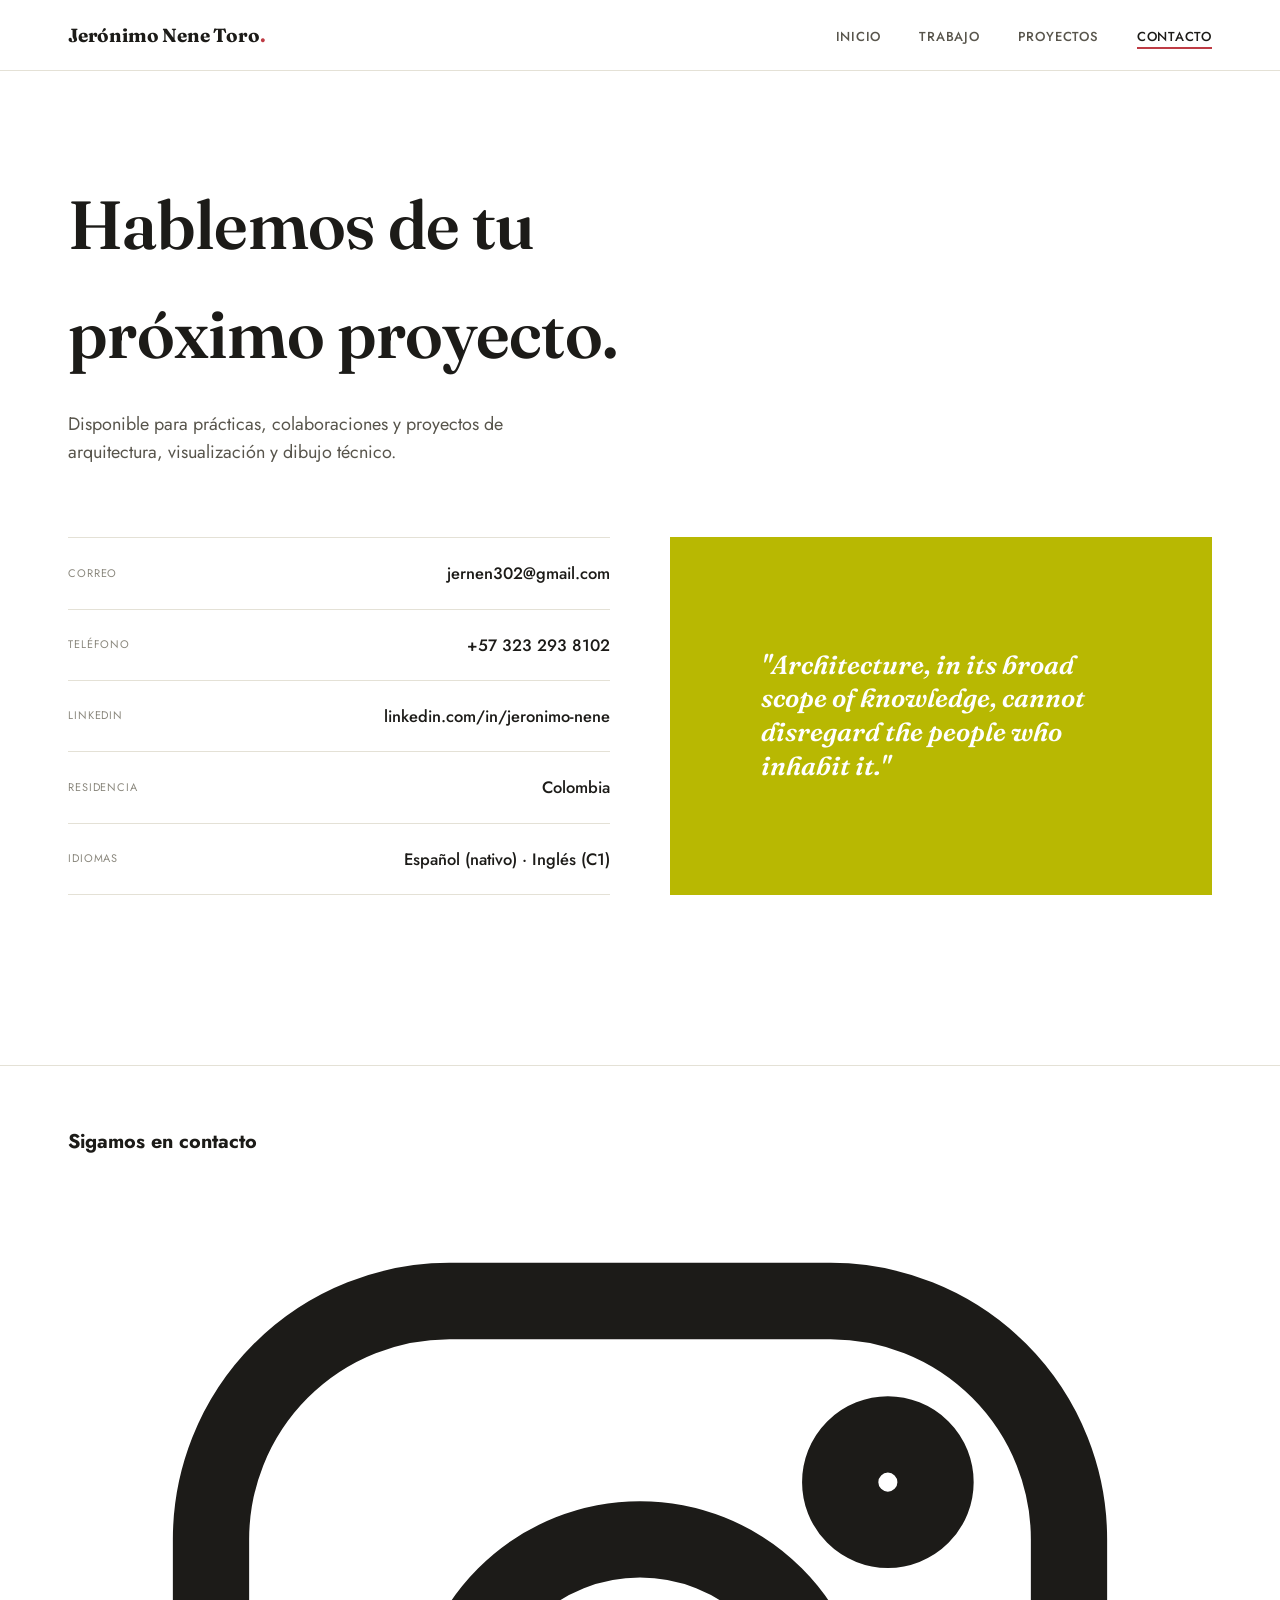
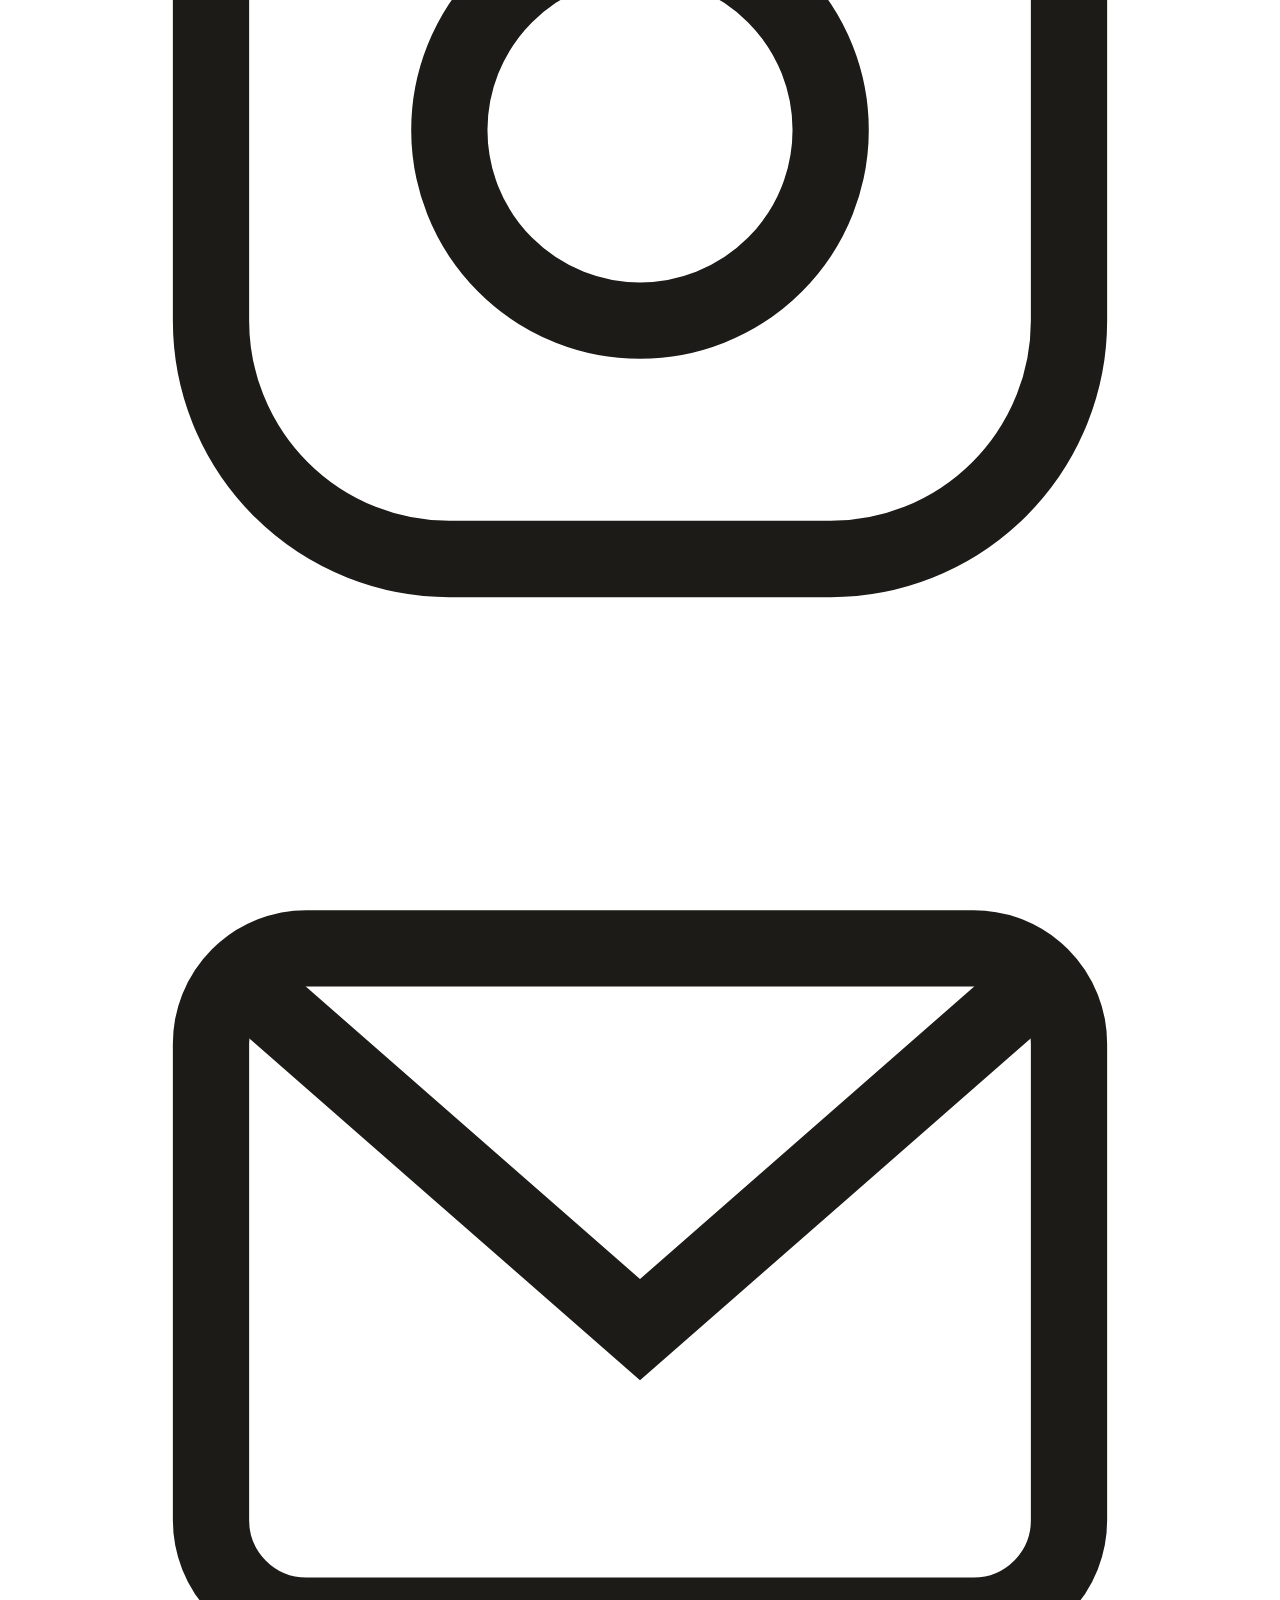
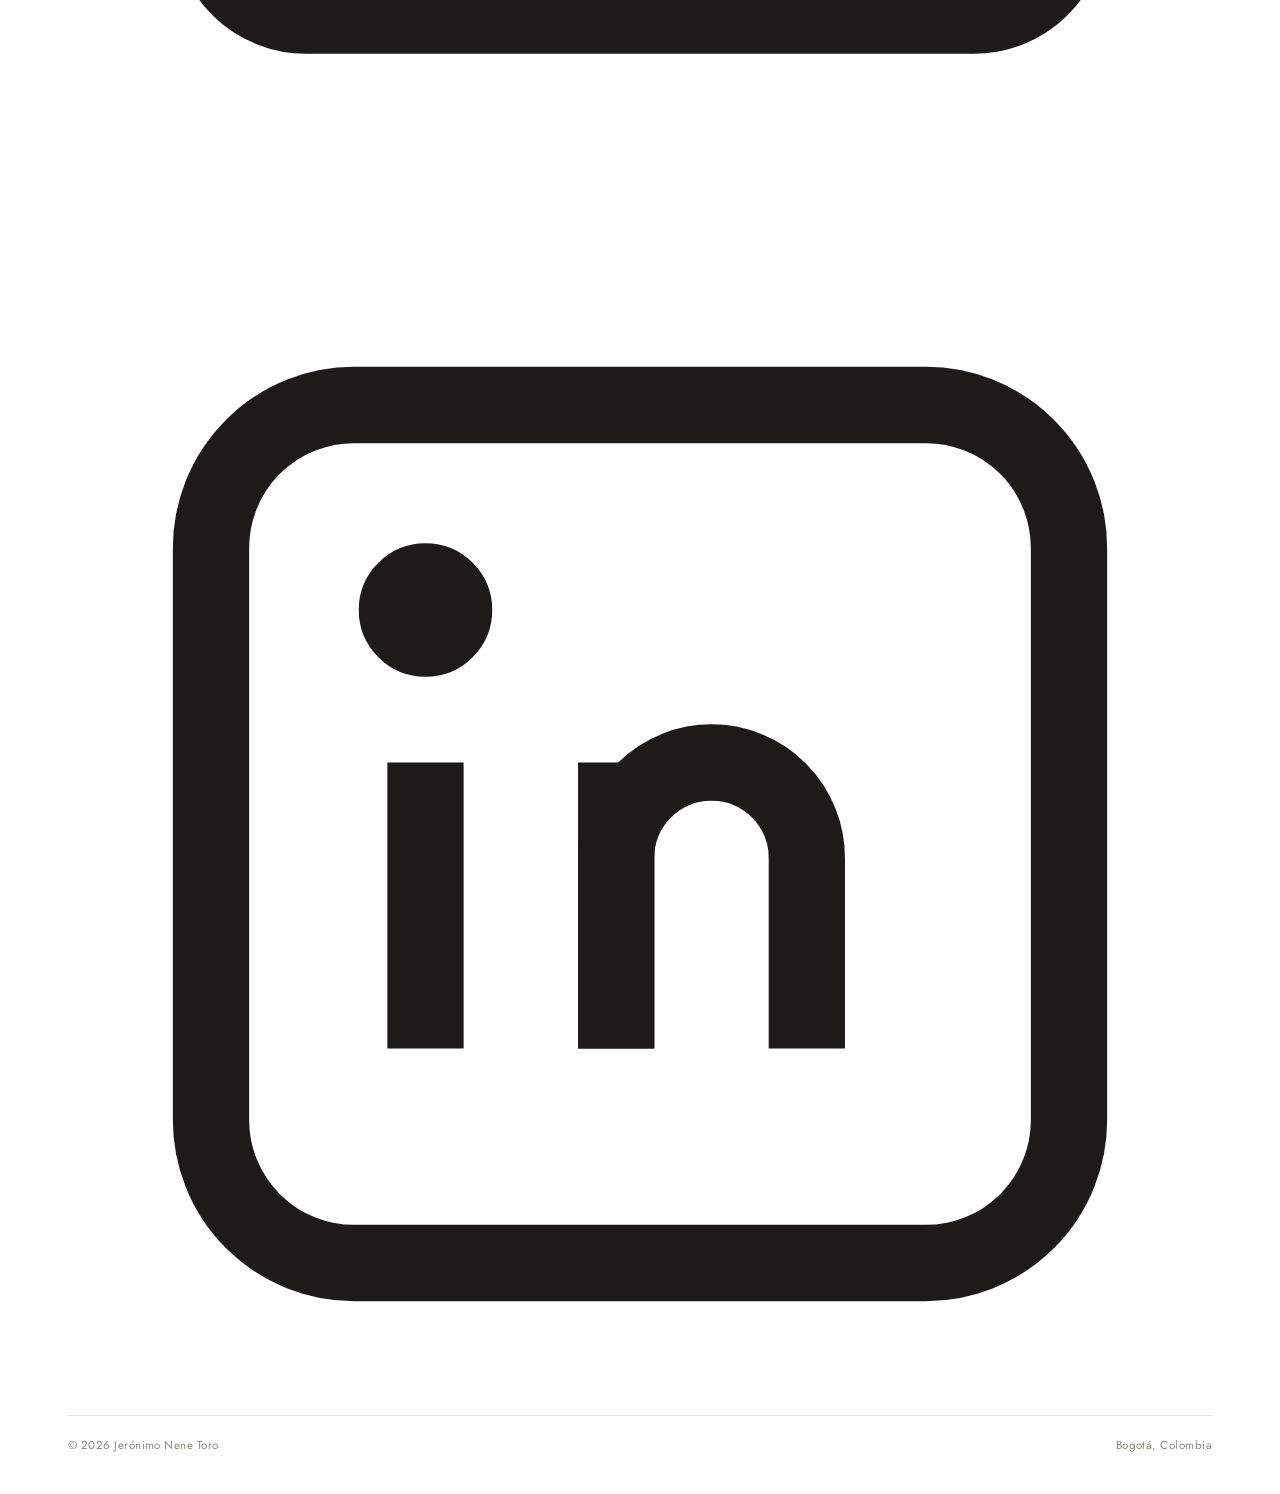
==== contacto.html @ 4a1f6d35 "Update contacto.html" ====
<!DOCTYPE html>
<html lang="es">
<head>
<meta charset="UTF-8">
<meta name="viewport" content="width=device-width, initial-scale=1.0">
<title>Contacto — Jerónimo Nene Toro</title>
<link rel="stylesheet" href="css/style.css">
</head>
<body>

<header class="site-header">
  <div class="nav-inner">
    <a href="index.html" class="brand">Jerónimo Nene Toro<span>.</span></a>
    <nav class="main-nav">
      <ul>
        <li><a href="index.html">Inicio</a></li>
        <li><a href="index.html#trabajo">Trabajo</a></li>
        <li><a href="index.html#proyectos">Proyectos</a></li>
        <li><a href="contacto.html" class="active">Contacto</a></li>
      </ul>
    </nav>
    <button class="nav-toggle" aria-label="Abrir menú">☰</button>
  </div>
</header>

<main class="wrap">

  <section class="contact-hero">
    <h1>Hablemos de tu próximo proyecto.</h1>
    <p>Disponible para prácticas, colaboraciones y proyectos de arquitectura, visualización y dibujo técnico.</p>
  </section>

  <section class="contact-grid">
    <div class="contact-list">
      <div class="c-row">
        <span class="c-label">Correo</span>
        <a class="c-val" href="mailto:jernen302@gmail.com">jernen302@gmail.com</a>
      </div>
      <div class="c-row">
        <span class="c-label">Teléfono</span>
        <a class="c-val" href="tel:+573232938102">+57 323 293 8102</a>
      </div>
      <div class="c-row">
        <span class="c-label">LinkedIn</span>
        <a class="c-val" href="https://www.linkedin.com/in/jeronimo-nene" target="_blank" rel="noopener">linkedin.com/in/jeronimo-nene</a>
      </div>
      <div class="c-row">
        <span class="c-label">Residencia</span>
        <span class="c-val">Colombia</span>
      </div>
      <div class="c-row">
        <span class="c-label">Idiomas</span>
        <span class="c-val">Español (nativo) · Inglés (C1)</span>
      </div>
    </div>

    <div class="contact-map">
      <p class="quote">"Architecture, in its broad scope of knowledge, cannot disregard the people who inhabit it."</p>
    </div>
  </section>

</main>

<footer class="site-footer">
  <div class="wrap">
    <div class="footer-inner reveal">
      <div class="footer-top">
        <h3>Sigamos en contacto</h3>
        <div class="footer-icons">
          <a href="https://instagram.com/" target="_blank" rel="noopener" class="ficon" aria-label="Instagram">
            <svg viewBox="0 0 24 24" fill="none" stroke="currentColor" stroke-width="1.6"><rect x="3" y="3" width="18" height="18" rx="5"/><circle cx="12" cy="12" r="4"/><circle cx="17.2" cy="6.8" r="1"/></svg>
          </a>
          <a href="mailto:jernen302@gmail.com" class="ficon" aria-label="Correo">
            <svg viewBox="0 0 24 24" fill="none" stroke="currentColor" stroke-width="1.6"><rect x="3" y="5" width="18" height="14" rx="2"/><path d="M4 6l8 7 8-7"/></svg>
          </a>
          <a href="https://www.linkedin.com/in/jeronimo-nene" target="_blank" rel="noopener" class="ficon" aria-label="LinkedIn">
            <svg viewBox="0 0 24 24" fill="none" stroke="currentColor" stroke-width="1.6"><rect x="3" y="3" width="18" height="18" rx="3"/><line x1="7.5" y1="10.5" x2="7.5" y2="16.5"/><circle cx="7.5" cy="7.3" r="0.6" fill="currentColor"/><path d="M11.5 16.5v-4a2 2 0 0 1 4 0v4"/><line x1="11.5" y1="10.5" x2="11.5" y2="16.5"/></svg>
          </a>
        </div>
      </div>
      <div class="foot-meta">
        <span>© 2026 Jerónimo Nene Toro</span>
        <span>Bogotá, Colombia</span>
      </div>
    </div>
  </div>
</footer>

<script src="js/main.js"></script>
</body>
</html>
---- css/style.css ----
/* ============================================
   Jerónimo Nene Toro — Portafolio de Arquitectura
   Hoja de estilos compartida
   ============================================ */

@import url('https://fonts.googleapis.com/css2?family=Fraunces:opsz,wght@9..144,300;9..144,500;9..144,600;9..144,700;9..144,900&family=Jost:wght@300;400;500;600&display=swap');

:root{
  --olive: #B8B802;
  --olive-dark: #93930A;
  --red: #BE3B44;
  --red-dark: #9C2E36;
  --ink: #1C1B18;
  --ink-soft: #58554C;
  --paper: #FFFFFF;
  --paper-warm: #F7F5EE;
  --line: #E4E1D6;
  --gray: #8B887E;

  --font-display: 'Fraunces', serif;
  --font-body: 'Jost', sans-serif;
}

*{ margin:0; padding:0; box-sizing:border-box; }

html{ scroll-behavior:smooth; overflow-x:hidden; }

body{
  font-family:var(--font-body);
  color:var(--ink);
  background:var(--paper);
  line-height:1.6;
  font-size:17px;
  -webkit-font-smoothing:antialiased;
  overflow-x:hidden;
}

a{ color:inherit; text-decoration:none; }
img{ display:block; max-width:100%; }

::selection{ background:var(--red); color:#fff; }

a:focus-visible, button:focus-visible{
  outline:2px solid var(--red);
  outline-offset:3px;
}

.wrap{
  max-width:1240px;
  margin:0 auto;
  padding:0 48px;
}

@media (max-width:760px){
  .wrap{ padding:0 24px; }
}

/* ---------- Nav ---------- */
header.site-header{
  position:fixed;
  top:0; left:0; right:0;
  z-index:200;
  background:rgba(255,255,255,0.92);
  backdrop-filter:blur(8px);
  border-bottom:1px solid var(--line);
}
.nav-inner{
  max-width:1240px;
  margin:0 auto;
  padding:20px 48px;
  display:flex;
  align-items:center;
  justify-content:space-between;
}
.brand{
  font-family:var(--font-display);
  font-weight:700;
  font-size:19px;
  letter-spacing:-0.01em;
}
.brand span{ color:var(--red); }

nav.main-nav ul{
  list-style:none;
  display:flex;
  gap:38px;
}
nav.main-nav a{
  font-size:13px;
  letter-spacing:0.06em;
  text-transform:uppercase;
  color:var(--ink-soft);
  font-weight:500;
  position:relative;
  padding-bottom:3px;
  transition:color .2s ease;
}
nav.main-nav a::after{
  content:"";
  position:absolute;
  left:0; bottom:0;
  width:0; height:2px;
  background:var(--red);
  transition:width .25s ease;
}
nav.main-nav a:hover{ color:var(--ink); }
nav.main-nav a:hover::after, nav.main-nav a.active::after{ width:100%; }
nav.main-nav a.active{ color:var(--ink); }

.nav-toggle{
  display:none;
  background:none;
  border:none;
  font-size:22px;
  cursor:pointer;
  color:var(--ink);
}

@media (max-width:760px){
  .nav-inner{ padding:16px 24px; }
  nav.main-nav{
    position:fixed;
    top:64px; left:0; right:0;
    background:var(--paper);
    border-bottom:1px solid var(--line);
    padding:8px 24px 20px;
    display:none;
  }
  nav.main-nav.open{ display:block; }
  nav.main-nav ul{ flex-direction:column; gap:18px; padding-top:12px; }
  .nav-toggle{ display:block; }
}

/* spacer so content isn't hidden under fixed nav */
.nav-spacer{ height:76px; }

/* ---------- Buttons / links ---------- */
.btn{
  display:inline-flex;
  align-items:center;
  gap:10px;
  font-size:13.5px;
  letter-spacing:0.05em;
  text-transform:uppercase;
  font-weight:500;
  padding:14px 26px;
  border:1.5px solid var(--ink);
  transition:background .2s ease, color .2s ease, border-color .2s ease;
}
.btn:hover{ background:var(--ink); color:#fff; }
.btn.btn-red{ border-color:var(--red); color:var(--red); }
.btn.btn-red:hover{ background:var(--red); color:#fff; }

.text-link{
  display:inline-flex;
  align-items:center;
  gap:8px;
  border-bottom:1.5px solid var(--ink);
  padding-bottom:4px;
  font-weight:500;
  transition:color .2s ease, border-color .2s ease;
}
.text-link:hover{ color:var(--red); border-color:var(--red); }

/* ---------- Hero (home) ---------- */
.hero{
  padding:170px 0 100px;
  display:grid;
  grid-template-columns:1.3fr 0.7fr;
  gap:60px;
  align-items:center;
}
.hero-eyebrow{
  font-size:13px;
  letter-spacing:0.12em;
  text-transform:uppercase;
  color:var(--red);
  font-weight:500;
  margin-bottom:22px;
  display:flex;
  align-items:center;
  gap:10px;
}
.hero-eyebrow::before{ content:""; width:26px; height:2px; background:var(--red); }

.hero h1{
  font-family:var(--font-display);
  font-weight:600;
  font-size:clamp(40px, 5.4vw, 72px);
  line-height:1.05;
  letter-spacing:-0.01em;
  margin-bottom:26px;
}
.hero h1 em{ font-style:italic; color:var(--red); font-weight:500; }

.hero p.lead{
  font-size:18.5px;
  color:var(--ink-soft);
  max-width:520px;
  margin-bottom:34px;
}

.hero-actions{ display:flex; gap:16px; flex-wrap:wrap; }

.hero-portrait{
  position:relative;
}
.hero-portrait img{
  width:100%;
  aspect-ratio:1/1;
  object-fit:cover;
  filter:grayscale(0.15);
}
.hero-portrait::before{
  content:"";
  position:absolute;
  top:-18px; left:-18px;
  right:18px; bottom:18px;
  border:2px solid var(--olive);
  z-index:-1;
}

.hero-data{
  display:flex;
  gap:0;
  margin-top:24px;
  border-top:1px solid var(--line);
}
.hero-data div{
  flex:1;
  padding:16px 18px 0 0;
}
.hero-data .d-label{
  display:block;
  font-size:10.5px;
  text-transform:uppercase;
  letter-spacing:0.08em;
  color:var(--gray);
  margin-bottom:5px;
}
.hero-data .d-val{ font-size:14px; }

@media (max-width:900px){
  .hero{ grid-template-columns:1fr; padding:130px 0 60px; gap:40px; }
  .hero-portrait{ max-width:280px; }
}

/* ---------- Section headers ---------- */
.section-head{
  padding:100px 0 44px;
}
.section-eyebrow{
  font-size:12.5px;
  letter-spacing:0.1em;
  text-transform:uppercase;
  color:var(--red);
  font-weight:500;
  margin-bottom:14px;
}
.section-head h2{
  font-family:var(--font-display);
  font-weight:600;
  font-size:clamp(28px,3.6vw,42px);
  letter-spacing:-0.01em;
  max-width:640px;
}
.section-head p{
  margin-top:14px;
  color:var(--ink-soft);
  max-width:480px;
  font-size:15.5px;
}

/* ---------- Showcase gallery (home) ---------- */
.showcase{
  display:grid;
  grid-template-columns:repeat(6,1fr);
  gap:20px;
  padding-bottom:40px;
}
.showcase figure{ overflow:hidden; }
.showcase img{
  width:100%; height:100%; object-fit:cover;
  transition:transform .6s ease;
}
.showcase figure:hover img{ transform:scale(1.04); }
.showcase figcaption{
  margin-top:10px;
  font-size:11.5px;
  letter-spacing:0.06em;
  text-transform:uppercase;
  color:var(--gray);
}
.s-1{ grid-column:span 4; aspect-ratio:16/10; }
.s-2{ grid-column:span 2; aspect-ratio:3/4; }
.s-3{ grid-column:span 2; aspect-ratio:3/4; }
.s-4{ grid-column:span 4; aspect-ratio:16/9; }

@media (max-width:900px){
  .showcase{ grid-template-columns:1fr 1fr; }
  .s-1,.s-4{ grid-column:span 2; }
  .s-2,.s-3{ grid-column:span 1; }
}

/* ---------- Interactive model section ---------- */
.model-section{ padding-bottom:120px; }
.model-frame{
  position:relative;
  border:1px solid var(--line);
  background:var(--paper-warm);
  overflow:hidden;
}
.model-frame img{ width:100%; display:block; }

.hotspot{
  position:absolute;
  width:26px; height:26px;
  border-radius:50%;
  background:var(--red);
  border:3px solid #fff;
  box-shadow:0 0 0 2px var(--red);
  cursor:pointer;
  transform:translate(-50%,-50%);
  z-index:5;
  animation:pulse 2.4s ease-in-out infinite;
}
.hotspot:hover, .hotspot.active{ animation:none; background:var(--ink); box-shadow:0 0 0 2px var(--ink); }

@keyframes pulse{
  0%,100%{ box-shadow:0 0 0 2px var(--red); }
  50%{ box-shadow:0 0 0 8px rgba(190,59,68,0.15); }
}
@media (prefers-reduced-motion: reduce){
  .hotspot{ animation:none; }
}

.bubble{
  position:absolute;
  z-index:10;
  background:var(--ink);
  color:#fff;
  padding:16px 18px;
  min-width:210px;
  transform:translate(-50%,calc(-100% - 20px));
  opacity:0;
  pointer-events:none;
  transition:opacity .2s ease, transform .2s ease;
}
.bubble.show{
  opacity:1;
  pointer-events:auto;
  transform:translate(-50%,calc(-100% - 12px));
}
.bubble::after{
  content:"";
  position:absolute;
  bottom:-7px; left:50%;
  transform:translateX(-50%);
  width:14px; height:14px;
  background:var(--ink);
  clip-path:polygon(0 0, 100% 0, 50% 100%);
}
.bubble .b-tag{
  font-size:10px;
  text-transform:uppercase;
  letter-spacing:0.08em;
  color:var(--olive);
  margin-bottom:6px;
  display:block;
}
.bubble .b-title{
  font-family:var(--font-display);
  font-weight:600;
  font-size:17px;
  margin-bottom:12px;
  line-height:1.2;
}
.bubble a{
  font-size:12.5px;
  text-transform:uppercase;
  letter-spacing:0.05em;
  border-bottom:1px solid rgba(255,255,255,0.5);
  padding-bottom:3px;
}
.bubble a:hover{ border-color:#fff; color:var(--olive); }

.model-caption{
  margin-top:20px;
  font-size:13.5px;
  color:var(--gray);
  display:flex;
  align-items:center;
  gap:10px;
}
.model-caption .dot{
  width:8px; height:8px; border-radius:50%;
  background:var(--red);
  flex-shrink:0;
}

/* ---------- Footer ---------- */
footer.site-footer{
  position:relative;
  z-index:2;
  background:var(--paper);
  border-top:1px solid var(--line);
  padding:60px 0 40px;
  margin-top:60px;
}
footer.site-footer .footer-grid h3{ color:var(--ink); }
footer.site-footer .foot-meta{ color:var(--gray); }
.footer-grid{
  display:flex;
  justify-content:space-between;
  align-items:flex-end;
  flex-wrap:wrap;
  gap:30px;
  padding-bottom:30px;
}
.footer-grid h3{
  font-family:var(--font-display);
  font-weight:600;
  font-size:28px;
  margin-bottom:14px;
}
footer .foot-meta{
  display:flex;
  gap:12px;
  font-size:11.5px;
  color:var(--gray);
  letter-spacing:0.04em;
  border-top:1px solid var(--line);
  padding-top:20px;
  justify-content:space-between;
  flex-wrap:wrap;
}

/* ---------- Project detail pages ---------- */
.p-hero{
  position:relative;
  margin-top:76px;
  height:70vh;
  min-height:420px;
  overflow:hidden;
}
.p-hero img{ width:100%; height:100%; object-fit:cover; }
.p-hero-overlay{
  position:absolute; inset:0;
  background:linear-gradient(180deg, rgba(0,0,0,0.05) 0%, rgba(0,0,0,0.55) 100%);
  display:flex; align-items:flex-end;
}
.p-hero-content{
  padding:50px 48px;
  max-width:1240px;
  margin:0 auto;
  width:100%;
  color:#fff;
}
.p-hero-num{
  font-family:var(--font-display);
  font-size:15px;
  color:var(--olive);
  letter-spacing:0.1em;
  margin-bottom:10px;
}
.p-hero-content h1{
  font-family:var(--font-display);
  font-weight:600;
  font-size:clamp(32px,5vw,58px);
  letter-spacing:-0.01em;
}

.p-meta{
  display:flex;
  gap:60px;
  flex-wrap:wrap;
  padding:50px 0 40px;
  border-bottom:1px solid var(--line);
}
.p-meta div .m-label{
  display:block;
  font-size:10.5px;
  text-transform:uppercase;
  letter-spacing:0.08em;
  color:var(--gray);
  margin-bottom:6px;
}
.p-meta div .m-val{ font-size:15px; font-weight:500; }

.p-body{
  display:grid;
  grid-template-columns:200px 1fr;
  gap:60px;
  padding:50px 0;
}
.p-body .p-label{
  font-size:12px;
  text-transform:uppercase;
  letter-spacing:0.08em;
  color:var(--red);
  font-weight:500;
}
.p-body .p-text p{
  font-size:17px;
  color:var(--ink-soft);
  max-width:640px;
  margin-bottom:20px;
}
.p-body .p-text p:first-child{ color:var(--ink); font-size:18.5px; }

@media (max-width:760px){
  .p-body{ grid-template-columns:1fr; gap:16px; }
}

.p-gallery{
  display:grid;
  grid-template-columns:1fr 1fr;
  gap:20px;
  padding-bottom:40px;
}
.p-gallery img{ width:100%; height:100%; object-fit:cover; }
.p-gallery figcaption{
  margin-top:10px;
  font-size:12px;
  color:var(--gray);
  text-transform:uppercase;
  letter-spacing:0.05em;
}
.p-gallery .full{ grid-column:1/-1; }

@media (max-width:760px){
  .p-gallery{ grid-template-columns:1fr; }
}

.p-nav{
  display:flex;
  justify-content:space-between;
  padding:50px 0 90px;
  border-top:1px solid var(--line);
  margin-top:20px;
  flex-wrap:wrap;
  gap:20px;
}
.p-nav a{
  font-size:13px;
  text-transform:uppercase;
  letter-spacing:0.06em;
  color:var(--ink-soft);
  display:flex;
  flex-direction:column;
  gap:6px;
}
.p-nav a:hover{ color:var(--red); }
.p-nav .pn-label{ font-size:10.5px; color:var(--gray); }
.p-nav .pn-next{ text-align:right; align-items:flex-end; }

/* ---------- Contact page ---------- */
.contact-hero{
  padding:170px 0 70px;
}
.contact-hero h1{
  font-family:var(--font-display);
  font-weight:600;
  font-size:clamp(38px,6vw,68px);
  letter-spacing:-0.01em;
  max-width:680px;
}
.contact-hero p{
  margin-top:22px;
  font-size:18px;
  color:var(--ink-soft);
  max-width:480px;
}

.contact-grid{
  display:grid;
  grid-template-columns:1fr 1fr;
  gap:60px;
  padding-bottom:110px;
}
.contact-list{
  border-top:1px solid var(--line);
}
.c-row{
  display:flex;
  justify-content:space-between;
  align-items:center;
  padding:22px 0;
  border-bottom:1px solid var(--line);
}
.c-row .c-label{
  font-size:11px;
  text-transform:uppercase;
  letter-spacing:0.08em;
  color:var(--gray);
}
.c-row .c-val{
  font-size:16.5px;
  font-weight:500;
}
.c-row a.c-val:hover{ color:var(--red); }

.contact-map{
  background:var(--olive);
  min-height:280px;
  display:flex;
  align-items:center;
  justify-content:center;
  padding:40px;
}
.contact-map .quote{
  font-family:var(--font-display);
  font-weight:600;
  font-style:italic;
  font-size:26px;
  color:#fff;
  max-width:360px;
  line-height:1.3;
}

@media (max-width:900px){
  .contact-grid{ grid-template-columns:1fr; gap:30px; padding-bottom:70px; }
}

/* ---------- Reveal on scroll (aparición fluida al bajar) ---------- */
.reveal{
  opacity:0;
  transform:translateY(38px);
  transition:opacity .9s cubic-bezier(.22,1,.36,1), transform .9s cubic-bezier(.22,1,.36,1);
}
.reveal.in-view{ opacity:1; transform:translateY(0); }
@media (prefers-reduced-motion: reduce){
  .reveal{ opacity:1; transform:none; transition:none; }
}

/* ============================================
   LANDING INMERSIVO (solo index.html)
   ============================================ */

body.home{ background:var(--ink); }

/* ---------- Nav flotante "isla" liquid glass ---------- */
.floating-nav{
  position:fixed;
  top:22px;
  left:50%;
  transform:translate(-50%,-90px);
  z-index:300;
  display:flex;
  align-items:center;
  gap:28px;
  padding:12px 14px 12px 22px;
  border-radius:999px;
  background:rgba(255,255,255,0.14);
  border:1px solid rgba(255,255,255,0.22);
  backdrop-filter:blur(22px) saturate(180%);
  -webkit-backdrop-filter:blur(22px) saturate(180%);
  box-shadow:0 8px 30px rgba(0,0,0,0.18);
  opacity:0;
  pointer-events:none;
  transition:opacity .5s ease, transform .5s cubic-bezier(.22,1,.36,1), background .3s ease, border-color .3s ease;
}
.floating-nav.visible{
  opacity:1;
  pointer-events:auto;
  transform:translate(-50%,0);
}
.floating-nav.on-light{
  background:rgba(28,27,24,0.06);
  border-color:rgba(28,27,24,0.1);
  box-shadow:0 8px 24px rgba(28,27,24,0.08);
}
.fn-brand{
  font-family:var(--font-display);
  font-weight:600;
  font-size:15.5px;
  color:#fff;
  white-space:nowrap;
  letter-spacing:-0.01em;
}
.fn-brand span{ color:var(--olive); }
.floating-nav.on-light .fn-brand{ color:var(--ink); }

.fn-links{
  position:relative;
  display:flex;
  align-items:center;
  gap:4px;
}
.fn-indicator{
  position:absolute;
  top:0; left:0;
  height:100%;
  border-radius:999px;
  background:rgba(255,255,255,0.16);
  transition:transform .45s cubic-bezier(.22,1,.36,1), width .45s cubic-bezier(.22,1,.36,1);
  z-index:0;
}
.floating-nav.on-light .fn-indicator{ background:rgba(28,27,24,0.08); }

.fn-link{
  position:relative;
  z-index:1;
  padding:9px 16px;
  font-size:12.5px;
  letter-spacing:0.05em;
  text-transform:uppercase;
  font-weight:500;
  color:rgba(255,255,255,0.75);
  border-radius:999px;
  white-space:nowrap;
  transition:color .25s ease;
}
.fn-link:hover, .fn-link.active{ color:#fff; }
.floating-nav.on-light .fn-link{ color:rgba(28,27,24,0.6); }
.floating-nav.on-light .fn-link:hover, .floating-nav.on-light .fn-link.active{ color:var(--ink); }

.fn-toggle{
  display:none;
  background:none;
  border:none;
  font-size:19px;
  color:#fff;
  cursor:pointer;
}
.floating-nav.on-light .fn-toggle{ color:var(--ink); }

@media (max-width:760px){
  .floating-nav{ left:16px; right:16px; transform:translateY(-90px); width:auto; padding:12px 16px; }
  .floating-nav.visible{ transform:translateY(0); }
  .fn-links{
    position:fixed;
    top:74px; left:16px; right:16px;
    flex-direction:column;
    align-items:stretch;
    background:rgba(28,27,24,0.92);
    backdrop-filter:blur(20px);
    border-radius:20px;
    padding:10px;
    gap:2px;
    display:none;
  }
  .fn-links.open{ display:flex; }
  .fn-indicator{ display:none; }
  .fn-link{ color:rgba(255,255,255,0.85); text-align:left; padding:12px 14px; }
  .fn-toggle{ display:block; }
}

/* ---------- Hero inmersivo ---------- */
.hero-immersive{
  position:relative;
  min-height:100vh;
  display:flex;
  align-items:center;
  justify-content:center;
  background:var(--ink);
  overflow:hidden;
}

.hi-grid{ position:absolute; inset:0; z-index:0; }
.hi-grid svg{ width:100%; height:100%; display:block; }
.hi-line{
  stroke:rgba(184,184,2,0.28);
  stroke-width:1;
}
.hi-glow{
  position:absolute;
  top:-10%; right:-10%;
  width:60%; height:60%;
  background:radial-gradient(circle, rgba(190,59,68,0.25) 0%, transparent 70%);
  filter:blur(40px);
}

.hi-content{
  position:relative;
  z-index:2;
  text-align:center;
  display:flex;
  flex-direction:column;
  align-items:center;
  padding:0 24px;
}
.hi-name{
  font-family:var(--font-display);
  font-weight:500;
  font-style:italic;
  font-size:clamp(21px,3vw,30px);
  color:rgba(255,255,255,0.85);
  letter-spacing:0.01em;
  opacity:0;
  animation:hiFade .8s ease .2s forwards;
}
.hi-title{
  font-family:var(--font-display);
  font-weight:800;
  font-size:clamp(64px,14vw,190px);
  line-height:0.95;
  letter-spacing:-0.02em;
  color:#fff;
  margin-top:8px;
  opacity:0;
  animation:hiFade 1s ease .35s forwards;
}
.hi-sub{
  font-size:clamp(13px,1.6vw,16px);
  letter-spacing:0.22em;
  text-transform:uppercase;
  color:var(--olive);
  margin-top:14px;
  opacity:0;
  animation:hiFade .8s ease .55s forwards;
}
.hi-actions{
  display:flex;
  gap:16px;
  margin-top:44px;
  opacity:0;
  animation:hiFade .8s ease .75s forwards;
}
@keyframes hiFade{
  from{ opacity:0; transform:translateY(18px); }
  to{ opacity:1; transform:translateY(0); }
}
@media (prefers-reduced-motion: reduce){
  .hi-name, .hi-title, .hi-sub, .hi-actions{ animation:none; opacity:1; }
}

.btn-solid{
  background:#fff;
  color:var(--ink);
  padding:15px 32px;
  font-size:13px;
  letter-spacing:0.06em;
  text-transform:uppercase;
  font-weight:600;
  border-radius:999px;
  transition:transform .25s ease, box-shadow .25s ease;
}
.btn-solid:hover{ transform:translateY(-2px); box-shadow:0 10px 26px rgba(0,0,0,0.25); }

.btn-ghost{
  border:1.5px solid rgba(255,255,255,0.55);
  color:#fff;
  padding:15px 32px;
  font-size:13px;
  letter-spacing:0.06em;
  text-transform:uppercase;
  font-weight:600;
  border-radius:999px;
  transition:background .25s ease, border-color .25s ease;
}
.btn-ghost:hover{ background:rgba(255,255,255,0.12); border-color:#fff; }

/* SIIU badge — tarjeta rectangular (el logo es rectangular) */
.hi-siiu{
  position:absolute;
  top:110px;
  right:6%;
  z-index:2;
  display:flex;
  flex-direction:column;
  align-items:stretch;
  width:168px;
  gap:10px;
  padding:12px;
  border-radius:18px;
  background:rgba(255,255,255,0.08);
  border:1px solid rgba(255,255,255,0.18);
  backdrop-filter:blur(10px);
  transition:background .25s ease, transform .25s ease;
  opacity:0;
  animation:hiFade .8s ease .9s forwards;
}
.hi-siiu:hover{ background:rgba(255,255,255,0.16); transform:translateY(-2px); }
.hi-siiu img{
  width:100%;
  aspect-ratio:2/1;
  border-radius:10px;
  object-fit:cover;
  background:#fff;
}
.hi-siiu-label{
  font-size:10.5px;
  line-height:1.35;
  color:rgba(255,255,255,0.8);
  text-align:center;
  text-transform:uppercase;
  letter-spacing:0.04em;
}
/* Si aún no subiste img/siiu-logo.png, muestra un bloque placeholder en vez de romper el layout */
.hi-siiu--placeholder img{ display:none; }
.hi-siiu--placeholder::before{
  content:"SIIU";
  display:flex;
  width:100%;
  aspect-ratio:2/1;
  border-radius:10px;
  background:var(--olive);
  color:var(--ink);
  font-size:11px;
  font-weight:700;
  align-items:center;
  justify-content:center;
}

@media (max-width:900px){
  .hi-siiu{ top:auto; bottom:110px; right:50%; transform:translateX(50%); width:150px; }
  .hi-siiu:hover{ transform:translateX(50%) translateY(-2px); }
}

.hi-scroll{
  position:absolute;
  bottom:38px;
  left:50%;
  transform:translateX(-50%);
  z-index:2;
  display:flex;
  flex-direction:column;
  align-items:center;
  gap:10px;
  font-size:10.5px;
  letter-spacing:0.12em;
  text-transform:uppercase;
  color:rgba(255,255,255,0.6);
}
.hi-scroll-bar{
  width:1px; height:34px;
  background:rgba(255,255,255,0.3);
  position:relative;
  overflow:hidden;
  order:-1;
}
.hi-scroll-bar::after{
  content:"";
  position:absolute;
  top:-100%; left:0; right:0; height:100%;
  background:var(--olive);
  animation:scrollcue 1.8s ease-in-out infinite;
}
@keyframes scrollcue{ 0%{top:-100%;} 50%{top:0%;} 100%{top:100%;} }

/* ---------- Seams: transición delgada entre franjas ---------- */
.seam{
  position:relative;
  height:64px;
  overflow:hidden;
}
.seam--dark{ background:var(--ink); }
.seam--fade{ background:linear-gradient(180deg, var(--ink) 0%, var(--paper-warm) 100%); }
.seam::before{
  content:"";
  position:absolute;
  left:0; right:0; top:50%;
  height:1px;
  background:linear-gradient(90deg, transparent, rgba(184,184,2,0.55), rgba(190,59,68,0.55), transparent);
}
.seam::after{
  content:"";
  position:absolute;
  top:50%; left:-22%;
  width:22%; height:1px;
  background:linear-gradient(90deg, transparent, rgba(255,255,255,0.85), transparent);
  animation:seamSweep 6s linear infinite;
}
@keyframes seamSweep{ from{ left:-22%; } to{ left:100%; } }
@media (prefers-reduced-motion: reduce){ .seam::after{ animation:none; opacity:0; } }

/* ---------- Work section (dark, continues from hero) ---------- */
.work-section{
  background:var(--ink);
  color:#fff;
  padding-top:60px;
  padding-bottom:40px;
}
.work-section .section-eyebrow{ color:var(--olive); }
.work-section .section-head h2{ color:#fff; }

/* .carousel-title reemplazado por el selector .work-tabs */
.work-tabs{
  position:relative;
  display:inline-flex;
  gap:2px;
  margin-top:8px;
  padding:6px;
  border-radius:999px;
  background:rgba(255,255,255,0.06);
  border:1px solid rgba(255,255,255,0.14);
  backdrop-filter:blur(14px);
  -webkit-backdrop-filter:blur(14px);
}
.wt-indicator{
  position:absolute;
  top:6px; left:6px;
  height:calc(100% - 12px);
  border-radius:999px;
  background:rgba(255,255,255,0.16);
  transition:transform .45s cubic-bezier(.22,1,.36,1), width .45s cubic-bezier(.22,1,.36,1);
  z-index:0;
}
.wt-tab{
  position:relative;
  z-index:1;
  background:none;
  border:none;
  padding:11px 22px;
  border-radius:999px;
  font-family:var(--font-body);
  font-size:12.5px;
  text-transform:uppercase;
  letter-spacing:0.06em;
  font-weight:500;
  color:rgba(255,255,255,0.6);
  cursor:pointer;
  transition:color .3s ease;
  white-space:nowrap;
}
.wt-tab:hover{ color:#fff; }
.wt-tab.active{ color:#fff; }

.work-panel{ display:none; }
.work-panel.active{ display:block; }

.carousel{
  overflow-x:auto;
  overflow-y:visible;
  scroll-snap-type:x mandatory;
  scroll-snap-stop:always;
  scrollbar-width:none;
  -ms-overflow-style:none;
  padding:36px 0 34px;
  cursor:grab;
  outline:none;
}
.carousel::-webkit-scrollbar{ display:none; }
.carousel.dragging{ cursor:grabbing; scroll-snap-type:none; }

.carousel-track{
  display:flex;
  align-items:center;
  padding:0 calc(50vw - 200px);
}
@media (max-width:900px){
  .carousel-track{ padding:0 calc(50vw - 130px); }
}

/* La CAJA de cada tarjeta tiene ancho fijo — nunca se anima, así el scroll
   nunca "pelea" contra un layout que se mueve solo. Todo el efecto de
   tamaño pasa por transform en la imagen de adentro (no afecta el layout). */
.c-item{
  flex:0 0 auto;
  width:400px;
  padding:0 16px;
  box-sizing:border-box;
  scroll-snap-align:center;
  pointer-events:none;
}
.c-item.is-center{ pointer-events:auto; z-index:3; position:relative; }

.c-item img{
  width:100%;
  aspect-ratio:16/10;
  object-fit:cover;
  border-radius:6px;
  box-shadow:0 20px 50px rgba(0,0,0,0.35);
  -webkit-user-drag:none;
  display:block;
  transform:scale(0.72);
  opacity:0.38;
  transform-origin:center center;
  transition:transform .5s cubic-bezier(.22,1,.36,1), opacity .5s ease, box-shadow .5s ease;
  will-change:transform;
  backface-visibility:hidden;
}
.c-item.is-center img{
  transform:scale(1.22);
  opacity:1;
  aspect-ratio:auto;
  max-height:60vh;
  object-fit:contain;
  border-radius:8px;
  background:rgba(255,255,255,0.02);
  box-shadow:0 30px 70px rgba(0,0,0,0.45);
  animation:kenBurns 12s ease-in-out infinite alternate;
}
@keyframes kenBurns{
  from{ transform:scale(1.22); }
  to{ transform:scale(1.28) translate(-1%,-1%); }
}
@media (prefers-reduced-motion: reduce){
  .c-item.is-center img{ animation:none; }
}
.c-item figcaption{
  margin-top:16px;
  font-size:12px;
  color:rgba(255,255,255,0.45);
  text-transform:uppercase;
  letter-spacing:0.05em;
  opacity:0;
  transition:opacity .4s ease;
  text-align:center;
}
.c-item.is-center figcaption{ opacity:1; color:rgba(255,255,255,0.7); }
@media (max-width:900px){
  .c-item{ width:260px; padding:0 8px; }
  .c-item.is-center img{ max-height:42vh; }
}

/* ---------- Proyectos inmersivo full-bleed ---------- */
.full-bleed{
  width:100vw;
  position:relative;
  left:50%;
  right:50%;
  margin-left:-50vw;
  margin-right:-50vw;
}

.model-section-immersive{
  background:var(--paper-warm);
  padding-top:56px;
  padding-bottom:110px;
}
.model-section-immersive .section-head{ padding-top:0; }

.project-tabs{
  position:relative;
  display:inline-flex;
  gap:2px;
  margin-top:20px;
  padding:6px;
  border-radius:999px;
  background:rgba(28,27,24,0.05);
  border:1px solid rgba(28,27,24,0.1);
  backdrop-filter:blur(10px);
  -webkit-backdrop-filter:blur(10px);
}
.tab-indicator{
  position:absolute;
  top:6px; left:6px;
  height:calc(100% - 12px);
  border-radius:999px;
  background:var(--ink);
  transition:transform .4s cubic-bezier(.22,1,.36,1), width .4s cubic-bezier(.22,1,.36,1);
  z-index:0;
}
.tab{
  position:relative;
  z-index:1;
  background:none;
  border:none;
  padding:10px 22px;
  border-radius:999px;
  font-family:var(--font-body);
  font-size:12.5px;
  text-transform:uppercase;
  letter-spacing:0.06em;
  font-weight:500;
  color:var(--ink-soft);
  cursor:pointer;
  transition:color .3s ease;
}
.tab:hover{ color:var(--ink); }
.tab.active{ color:#fff; }

.tab-panel{ display:none; }
.tab-panel.active{ display:block; }

.tab-empty{
  padding:100px 24px;
  text-align:center;
  color:var(--gray);
  font-size:15px;
}

.model-frame.full{
  position:relative;
  width:100%;
  margin-top:36px;
  overflow:hidden;
}
.model-frame.full img{ width:100%; display:block; }

/* Pin: dot -> línea -> burbuja (liquid glass, aparición fluida al pasar el mouse o tocar) */
.pin{ position:absolute; z-index:5; }

.pin .hotspot{
  position:absolute;
  top:0; left:0;
  transform:translate(-50%,-50%);
  width:22px; height:22px;
  border-radius:50%;
  background:rgba(190,59,68,0.9);
  border:2px solid rgba(255,255,255,0.85);
  box-shadow:0 0 0 6px rgba(190,59,68,0.18);
  cursor:pointer;
  animation:pulse 2.4s ease-in-out infinite;
  transition:background .25s ease, box-shadow .25s ease, transform .25s ease;
}
.pin:hover .hotspot, .pin .hotspot.active{
  animation:none;
  background:var(--ink);
  box-shadow:0 0 0 6px rgba(28,27,24,0.16);
  transform:translate(-50%,-50%) scale(1.15);
}
.pin .hotspot--muted{ background:rgba(139,136,126,0.8); box-shadow:0 0 0 6px rgba(139,136,126,0.15); animation:none; }

.pin-line{
  position:absolute;
  left:0; bottom:11px;
  width:2px; height:52px;
  background:linear-gradient(180deg, rgba(190,59,68,0.9), rgba(190,59,68,0.15));
  transform:translateX(-50%) scaleY(0);
  transform-origin:bottom center;
  opacity:0;
  transition:transform .4s cubic-bezier(.22,1,.36,1), opacity .3s ease;
}
.pin:hover .pin-line, .pin .hotspot.active ~ .pin-line{ opacity:1; transform:translateX(-50%) scaleY(1); }
.pin-line--muted{ background:linear-gradient(180deg, rgba(139,136,126,0.8), rgba(139,136,126,0.1)); }

.pin .bubble{
  position:absolute;
  left:0; bottom:63px;
  transform:translateX(-50%) translateY(8px) scale(0.94);
  margin:0;
  background:rgba(20,19,17,0.55);
  border:1px solid rgba(255,255,255,0.16);
  backdrop-filter:blur(22px) saturate(160%);
  -webkit-backdrop-filter:blur(22px) saturate(160%);
  box-shadow:0 16px 40px rgba(0,0,0,0.28);
  opacity:0;
  pointer-events:none;
  transition:opacity .35s ease, transform .35s cubic-bezier(.22,1,.36,1);
}
.pin:hover .bubble, .pin .bubble.show{
  opacity:1;
  transform:translateX(-50%) translateY(0) scale(1);
  pointer-events:auto;
}
.pin .bubble::after{ display:none; }
.pin .bubble .b-tag{ color:var(--olive); }

@media (max-width:760px){
  .pin-line{ height:38px; }
  .pin .bubble{ bottom:49px; }
  /* en touch no hay :hover confiable — la línea y la burbuja siguen al estado activo por toque (JS) */
  .pin:hover .pin-line{ opacity:0; transform:translateX(-50%) scaleY(0); }
  .pin:hover .bubble{ opacity:0; transform:translateX(-50%) translateY(8px) scale(0.94); pointer-events:none; }
  .pin .hotspot.active ~ .pin-line{ opacity:1; transform:translateX(-50%) scaleY(1); }
  .pin .bubble.show{ opacity:1; transform:translateX(-50%) translateY(0) scale(1); pointer-events:auto; }
}

/* ---------- Contacto page uses light nav — helper for non-home pages already exists (.site-header) ---------- */
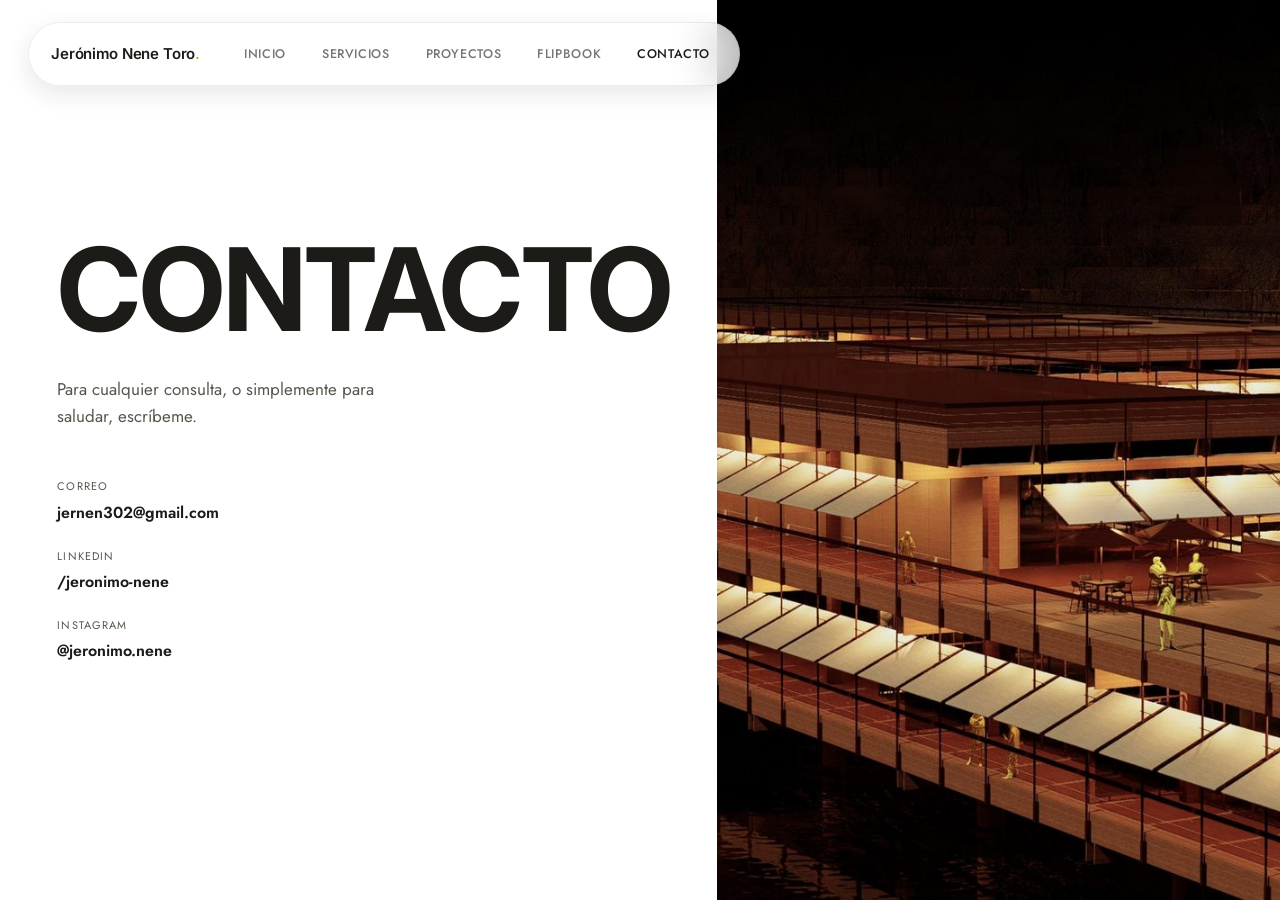
==== commit 9dad6aee: "Update contacto.html" ====
--- a/contacto.html
+++ b/contacto.html
@@ -4,87 +4,50 @@
 <meta charset="UTF-8">
 <meta name="viewport" content="width=device-width, initial-scale=1.0">
 <title>Contacto — Jerónimo Nene Toro</title>
+<meta name="description" content="Contacto de Jerónimo Nene Toro, arquitecto.">
 <link rel="stylesheet" href="css/style.css">
 </head>
-<body>
+<body class="page-contacto">
 
-<header class="site-header">
-  <div class="nav-inner">
-    <a href="index.html" class="brand">Jerónimo Nene Toro<span>.</span></a>
-    <nav class="main-nav">
-      <ul>
-        <li><a href="index.html">Inicio</a></li>
-        <li><a href="index.html#trabajo">Trabajo</a></li>
-        <li><a href="index.html#proyectos">Proyectos</a></li>
-        <li><a href="contacto.html" class="active">Contacto</a></li>
-      </ul>
-    </nav>
-    <button class="nav-toggle" aria-label="Abrir menú">☰</button>
+<nav class="floating-nav" id="floatingNav">
+  <a href="index.html" class="fn-brand">Jerónimo Nene Toro<span>.</span></a>
+  <div class="fn-links" id="fnLinks">
+    <a href="index.html" class="fn-link">Inicio</a>
+    <a href="index.html#servicios" class="fn-link">Servicios</a>
+    <a href="index.html#proyectos" class="fn-link">Proyectos</a>
+    <a href="index.html#flipbook" class="fn-link">Flipbook</a>
+    <a href="contacto.html" class="fn-link active">Contacto</a>
   </div>
-</header>
+  <button class="fn-toggle" id="fnToggle" aria-label="Abrir menú">☰</button>
+</nav>
 
-<main class="wrap">
+<main class="contact-split">
+  <div class="contact-left">
+    <div class="contact-inner">
+      <h1 class="contact-title">Contacto</h1>
+      <p class="contact-lead">Para cualquier consulta, o simplemente para saludar, escríbeme.</p>
 
-  <section class="contact-hero">
-    <h1>Hablemos de tu próximo proyecto.</h1>
-    <p>Disponible para prácticas, colaboraciones y proyectos de arquitectura, visualización y dibujo técnico.</p>
-  </section>
-
-  <section class="contact-grid">
-    <div class="contact-list">
-      <div class="c-row">
-        <span class="c-label">Correo</span>
-        <a class="c-val" href="mailto:jernen302@gmail.com">jernen302@gmail.com</a>
-      </div>
-      <div class="c-row">
-        <span class="c-label">Teléfono</span>
-        <a class="c-val" href="tel:+573232938102">+57 323 293 8102</a>
-      </div>
-      <div class="c-row">
-        <span class="c-label">LinkedIn</span>
-        <a class="c-val" href="https://www.linkedin.com/in/jeronimo-nene" target="_blank" rel="noopener">linkedin.com/in/jeronimo-nene</a>
-      </div>
-      <div class="c-row">
-        <span class="c-label">Residencia</span>
-        <span class="c-val">Colombia</span>
-      </div>
-      <div class="c-row">
-        <span class="c-label">Idiomas</span>
-        <span class="c-val">Español (nativo) · Inglés (C1)</span>
-      </div>
-    </div>
-
-    <div class="contact-map">
-      <p class="quote">"Architecture, in its broad scope of knowledge, cannot disregard the people who inhabit it."</p>
-    </div>
-  </section>
-
-</main>
-
-<footer class="site-footer">
-  <div class="wrap">
-    <div class="footer-inner reveal">
-      <div class="footer-top">
-        <h3>Sigamos en contacto</h3>
-        <div class="footer-icons">
-          <a href="https://instagram.com/" target="_blank" rel="noopener" class="ficon" aria-label="Instagram">
-            <svg viewBox="0 0 24 24" fill="none" stroke="currentColor" stroke-width="1.6"><rect x="3" y="3" width="18" height="18" rx="5"/><circle cx="12" cy="12" r="4"/><circle cx="17.2" cy="6.8" r="1"/></svg>
-          </a>
-          <a href="mailto:jernen302@gmail.com" class="ficon" aria-label="Correo">
-            <svg viewBox="0 0 24 24" fill="none" stroke="currentColor" stroke-width="1.6"><rect x="3" y="5" width="18" height="14" rx="2"/><path d="M4 6l8 7 8-7"/></svg>
-          </a>
-          <a href="https://www.linkedin.com/in/jeronimo-nene" target="_blank" rel="noopener" class="ficon" aria-label="LinkedIn">
-            <svg viewBox="0 0 24 24" fill="none" stroke="currentColor" stroke-width="1.6"><rect x="3" y="3" width="18" height="18" rx="3"/><line x1="7.5" y1="10.5" x2="7.5" y2="16.5"/><circle cx="7.5" cy="7.3" r="0.6" fill="currentColor"/><path d="M11.5 16.5v-4a2 2 0 0 1 4 0v4"/><line x1="11.5" y1="10.5" x2="11.5" y2="16.5"/></svg>
-          </a>
-        </div>
-      </div>
-      <div class="foot-meta">
-        <span>© 2026 Jerónimo Nene Toro</span>
-        <span>Bogotá, Colombia</span>
+      <div class="contact-links">
+        <a href="mailto:jernen302@gmail.com" class="contact-link">
+          <span class="cl-label">Correo</span>
+          <span class="cl-value">jernen302@gmail.com</span>
+        </a>
+        <a href="https://www.linkedin.com/in/jeronimo-nene" target="_blank" rel="noopener" class="contact-link">
+          <span class="cl-label">LinkedIn</span>
+          <span class="cl-value">/jeronimo-nene</span>
+        </a>
+        <a href="https://instagram.com/" target="_blank" rel="noopener" class="contact-link">
+          <span class="cl-label">Instagram</span>
+          <span class="cl-value">@jeronimo.nene</span>
+        </a>
       </div>
     </div>
   </div>
-</footer>
+
+  <div class="contact-media">
+    <img src="img/tayrona-hero.jpg" alt="Pabellón Tayrona">
+  </div>
+</main>
 
 <script src="js/main.js"></script>
 </body>
--- a/css/style.css
+++ b/css/style.css
@@ -3,7 +3,8 @@
    Hoja de estilos compartida
    ============================================ */
 
-@import url('https://fonts.googleapis.com/css2?family=Fraunces:opsz,wght@9..144,300;9..144,500;9..144,600;9..144,700;9..144,900&family=Jost:wght@300;400;500;600&display=swap');
+@import url('https://fonts.googleapis.com/css2?family=Fraunces:opsz,wght@9..144,300;9..144,500;9..144,600;9..144,700;9..144,900&family=Jost:wght@300;400;500;600&family=Inter:wght@400;500;600;700&display=swap');
+@import url('https://api.fontshare.com/v2/css?f[]=general-sans@500,600,700&display=swap');
 
 :root{
   --olive: #B8B802;
@@ -18,6 +19,8 @@
   --gray: #8B887E;
 
   --font-display: 'Fraunces', serif;
+  --font-sans: 'Inter', 'Helvetica Neue', Arial, sans-serif;
+  --font-grotesk: 'General Sans', 'Inter', 'Helvetica Neue', Arial, sans-serif;
   --font-body: 'Jost', sans-serif;
 }
 
@@ -407,8 +410,10 @@
   padding:60px 0 40px;
   margin-top:60px;
 }
-footer.site-footer .footer-grid h3{ color:var(--ink); }
+footer.site-footer h3{ color:var(--ink); }
 footer.site-footer .foot-meta{ color:var(--gray); }
+
+/* Mantiene compatibilidad con footer-grid (usado en páginas de proyecto) */
 .footer-grid{
   display:flex;
   justify-content:space-between;
@@ -417,11 +422,11 @@
   gap:30px;
   padding-bottom:30px;
 }
-.footer-grid h3{
+.footer-grid h3, .footer-top h3{
   font-family:var(--font-display);
   font-weight:600;
   font-size:28px;
-  margin-bottom:14px;
+  margin-bottom:0;
 }
 footer .foot-meta{
   display:flex;
@@ -435,6 +440,40 @@
   flex-wrap:wrap;
 }
 
+/* Encabezado del footer con íconos liquid glass */
+.footer-top{
+  display:flex;
+  justify-content:space-between;
+  align-items:center;
+  flex-wrap:wrap;
+  gap:22px;
+  padding-bottom:30px;
+}
+.footer-icons{
+  display:flex;
+  gap:10px;
+}
+.ficon{
+  width:42px; height:42px;
+  border-radius:50%;
+  display:flex;
+  align-items:center;
+  justify-content:center;
+  background:rgba(28,27,24,0.05);
+  border:1px solid rgba(28,27,24,0.12);
+  backdrop-filter:blur(10px);
+  -webkit-backdrop-filter:blur(10px);
+  color:var(--ink);
+  transition:background .25s ease, transform .25s ease, color .25s ease;
+  flex-shrink:0;
+}
+.ficon:hover{ background:var(--ink); color:#fff; transform:translateY(-2px); }
+.ficon svg{ width:18px; height:18px; }
+
+@media (max-width:640px){
+  .footer-top{ flex-direction:column; align-items:flex-start; }
+}
+
 /* ---------- Project detail pages ---------- */
 .p-hero{
   position:relative;
@@ -554,6 +593,278 @@
 .p-nav .pn-label{ font-size:10.5px; color:var(--gray); }
 .p-nav .pn-next{ text-align:right; align-items:flex-end; }
 
+/* ============================================
+   PÁGINA DE PROYECTO — hero, galería y carruseles
+   ============================================ */
+
+/* ---------- Hero de proyecto (más corto que el de inicio) ---------- */
+.pd-hero{
+  position:relative;
+  height:100vh;
+  min-height:600px;
+  overflow:hidden;
+  background:var(--ink);
+}
+.pd-hero-bg{
+  position:absolute; inset:0;
+  width:100%; height:100%;
+  object-fit:cover;
+}
+.pd-hero-overlay{
+  position:absolute; inset:0;
+  background:linear-gradient(180deg, rgba(17,16,14,0.15) 0%, rgba(17,16,14,0.35) 55%, rgba(17,16,14,0.86) 100%);
+}
+/* Reutilizamos .hi-mark / .hero-social / .hi-scroll del hero de inicio, pero aquí sin animación de entrada */
+.pd-hero .hi-mark,
+.pd-hero .hero-social,
+.pd-hero .hi-scroll{ opacity:1; animation:none; }
+
+.pd-hero-content{
+  position:absolute;
+  left:6%; bottom:110px;
+  z-index:2;
+  max-width:640px;
+}
+body.work-page .pd-hero-content{
+  top:50%; bottom:auto;
+  transform:translateY(-50%);
+}
+.pd-eyebrow{
+  display:block;
+  font-size:12.5px;
+  letter-spacing:0.14em;
+  text-transform:uppercase;
+  color:#E4DE6A;
+  margin-bottom:14px;
+}
+.pd-title{
+  font-family:var(--font-display);
+  font-weight:600;
+  font-size:clamp(40px,6.5vw,76px);
+  line-height:0.98;
+  letter-spacing:-0.01em;
+  color:#fff;
+  text-transform:uppercase;
+}
+.pd-title--sans{ font-family:var(--font-sans); letter-spacing:-0.02em; }
+.pd-title--grotesk{ font-family:var(--font-grotesk); font-weight:500; letter-spacing:-0.01em; }
+.pd-meta-row{
+  display:flex;
+  flex-wrap:wrap;
+  gap:36px;
+  margin-top:26px;
+}
+.pd-meta-item{ display:flex; flex-direction:column; gap:6px; }
+.pd-meta-label{
+  font-size:11px;
+  letter-spacing:0.1em;
+  text-transform:uppercase;
+  color:rgba(255,255,255,0.5);
+}
+.pd-meta-value{
+  font-size:14px;
+  font-weight:600;
+  color:#fff;
+}
+@media (max-width:760px){
+  .pd-hero-content{ left:24px; right:24px; bottom:90px; }
+  body.work-page .pd-hero-content{ top:50%; bottom:auto; transform:translateY(-50%); }
+  .pd-meta-row{ gap:22px; }
+}
+
+/* ---------- Imagen final de cierre (pantalla completa) ---------- */
+.pd-final-hero{ position:relative; height:100vh; overflow:hidden; }
+.pd-final-hero img{ width:100%; height:100%; object-fit:cover; display:block; }
+
+/* ---------- Franja compacta con todos los proyectos ---------- */
+.pd-mini-strip{
+  display:flex;
+  border-top:1px solid var(--line);
+  border-bottom:1px solid var(--line);
+}
+.pd-mini-item{
+  flex:1;
+  min-width:0;
+  display:flex;
+  align-items:center;
+  gap:8px;
+  padding:18px 12px;
+  color:inherit;
+}
+.pd-mini-item:last-child{ border-right:none; }
+.pd-mini-item--static{ cursor:default; }
+.pd-mini-logo{
+  width:26px; height:26px;
+  flex-shrink:0;
+  background:var(--ink);
+  color:#fff;
+  display:flex; align-items:center; justify-content:center;
+  font-family:var(--font-sans);
+  font-weight:700;
+  font-size:10px;
+  overflow:hidden;
+}
+.pd-mini-logo img{ width:100%; height:100%; object-fit:cover; }
+.pd-mini-text{ display:flex; flex-direction:column; min-width:0; gap:2px; }
+.pd-mini-name{
+  font-size:11.5px;
+  font-weight:600;
+  color:var(--ink);
+  white-space:nowrap;
+  overflow:hidden;
+  text-overflow:ellipsis;
+}
+.pd-mini-loc{
+  font-size:10px;
+  letter-spacing:0.03em;
+  text-transform:uppercase;
+  color:var(--ink-soft);
+  white-space:nowrap;
+  overflow:hidden;
+  text-overflow:ellipsis;
+}
+@media (max-width:760px){
+  .pd-mini-strip{ flex-wrap:wrap; }
+  .pd-mini-item{ flex:1 1 50%; border-bottom:1px solid var(--line); }
+}
+
+/* ---------- Bloques genéricos de la página de proyecto ---------- */
+.pd-block{ padding:90px 0; scroll-margin-top:100px; }
+.pd-block--flush{ padding-bottom:0; }
+#mas-trabajo .ch-title{ font-size:clamp(19px,2.5vw,28px); }
+.pd-block--tight{ padding-top:0; }
+.pd-text p{
+  font-size:17.5px;
+  color:var(--ink-soft);
+  max-width:680px;
+  margin-bottom:18px;
+}
+.pd-text p:first-child{ color:var(--ink); font-size:19px; }
+
+/* ---------- Carrusel arrastrable con autoscroll (variado y de proyectos) ---------- */
+.pd-carousel-wrap{
+  position:relative;
+  display:flex;
+  align-items:center;
+  gap:14px;
+}
+.pd-carousel-viewport{
+  flex:1;
+  min-width:0;
+  position:relative;
+}
+.pd-carousel-track{
+  display:flex;
+  align-items:flex-end;
+  gap:20px;
+  padding:6px 0;
+  overflow-x:auto;
+  overflow-y:hidden;
+  scrollbar-width:none;
+  -webkit-overflow-scrolling:touch;
+  touch-action:pan-y;
+  cursor:grab;
+  user-select:none;
+  -webkit-mask-image:linear-gradient(90deg, transparent 0, #000 32px, #000 calc(100% - 32px), transparent 100%);
+  mask-image:linear-gradient(90deg, transparent 0, #000 32px, #000 calc(100% - 32px), transparent 100%);
+}
+.pd-carousel-track::-webkit-scrollbar{ display:none; }
+.pd-carousel-track.dragging{ cursor:grabbing; }
+
+.pd-item{
+  position:relative;
+  flex-shrink:0;
+  display:block;
+  border-radius:0;
+  overflow:hidden;
+  box-shadow:0 16px 40px rgba(0,0,0,0.16);
+}
+.pd-item img{
+  width:100%; height:100%;
+  object-fit:cover;
+  -webkit-user-drag:none;
+  pointer-events:none;
+}
+
+/* Carrusel "otros proyectos": reutiliza .c-item pero con caption siempre visible */
+.pd-item--uniform{ width:250px; height:330px; box-shadow:none; border-radius:0; }
+.pd-carousel .c-item-title{ opacity:1; }
+
+.pd-arrow{
+  flex-shrink:0;
+  width:48px; height:48px;
+  border-radius:50%;
+  display:flex; align-items:center; justify-content:center;
+  background:rgba(28,27,24,0.06);
+  border:1px solid rgba(28,27,24,0.12);
+  backdrop-filter:blur(14px);
+  -webkit-backdrop-filter:blur(14px);
+  color:var(--ink);
+  cursor:pointer;
+  transition:background .25s ease, color .25s ease;
+}
+.pd-arrow:hover{ background:var(--ink); color:#fff; }
+.pd-arrow svg{ width:18px; height:18px; }
+@media (max-width:640px){
+  .pd-arrow{ width:38px; height:38px; }
+  .pd-arrow svg{ width:14px; height:14px; }
+}
+
+/* ---------- Galería mosaico ---------- */
+.pd-gallery-row{
+  display:grid;
+  grid-template-columns:1fr 1fr;
+  gap:40px;
+  margin-bottom:44px;
+}
+.pd-gallery-row .g-tall{ position:relative; aspect-ratio:3/4; overflow:hidden; border-radius:0; }
+.pd-gallery-row .g-tall img{ width:100%; height:100%; object-fit:cover; }
+
+.pd-textcard{ scroll-margin-top:100px; }
+.tc-label{
+  display:block;
+  font-size:12px;
+  text-transform:uppercase;
+  letter-spacing:0.08em;
+  color:var(--red);
+  font-weight:500;
+  margin-bottom:14px;
+}
+.pd-textcard p{ font-size:16px; color:var(--ink-soft); margin-bottom:22px; max-width:420px; }
+.pd-textcard .g-wide{ position:relative; aspect-ratio:16/10; overflow:hidden; border-radius:0; }
+.pd-textcard .g-wide img{ width:100%; height:100%; object-fit:cover; }
+
+.pd-gallery-row2{
+  display:grid;
+  grid-template-columns:1.4fr 1fr;
+  gap:24px;
+}
+.pd-gallery-row2 .g-big{ position:relative; aspect-ratio:4/5; overflow:hidden; border-radius:0; }
+.pd-gallery-row2 .g-big img{ width:100%; height:100%; object-fit:cover; }
+.pd-stack{ display:flex; flex-direction:column; gap:24px; }
+.pd-stack figure{ position:relative; aspect-ratio:16/10; overflow:hidden; border-radius:0; flex:1; }
+.pd-stack img{ width:100%; height:100%; object-fit:cover; }
+
+/* Caption al pasar el mouse — la imagen no cambia */
+.g-cap{
+  position:absolute;
+  left:0; right:0; bottom:0;
+  padding:10px 14px;
+  font-size:12.5px;
+  color:#fff;
+  background:linear-gradient(180deg, transparent, rgba(0,0,0,0.65));
+  opacity:0;
+  transform:translateY(6px);
+  transition:opacity .25s ease, transform .25s ease;
+  pointer-events:none;
+}
+figure:hover .g-cap{ opacity:1; transform:translateY(0); }
+
+@media (max-width:760px){
+  .pd-gallery-row,
+  .pd-gallery-row2{ grid-template-columns:1fr; gap:22px; }
+}
+
 /* ---------- Contact page ---------- */
 .contact-hero{
   padding:170px 0 70px;
@@ -637,49 +948,55 @@
    LANDING INMERSIVO (solo index.html)
    ============================================ */
 
-body.home{ background:var(--ink); }
-
-/* ---------- Nav flotante "isla" liquid glass ---------- */
+body.home{ background:var(--paper); }
+
+/* ---------- Nav flotante "isla" liquid glass ----------
+   Siempre con apariencia de vidrio sobre fondo blanco (ficticio),
+   así el contraste nunca cambia según lo que haya detrás. */
 .floating-nav{
   position:fixed;
   top:22px;
-  left:50%;
-  transform:translate(-50%,-90px);
+  right:28px;
   z-index:300;
   display:flex;
   align-items:center;
   gap:28px;
   padding:12px 14px 12px 22px;
   border-radius:999px;
-  background:rgba(255,255,255,0.14);
-  border:1px solid rgba(255,255,255,0.22);
+  background:rgba(255,255,255,0.72);
+  border:1px solid rgba(28,27,24,0.08);
   backdrop-filter:blur(22px) saturate(180%);
   -webkit-backdrop-filter:blur(22px) saturate(180%);
-  box-shadow:0 8px 30px rgba(0,0,0,0.18);
+  box-shadow:0 8px 24px rgba(28,27,24,0.1);
   opacity:0;
   pointer-events:none;
-  transition:opacity .5s ease, transform .5s cubic-bezier(.22,1,.36,1), background .3s ease, border-color .3s ease;
+  transform:translateY(-90px);
+  transition:opacity .5s ease, transform .5s cubic-bezier(.22,1,.36,1), background .35s ease, border-color .35s ease;
 }
 .floating-nav.visible{
   opacity:1;
   pointer-events:auto;
-  transform:translate(-50%,0);
-}
-.floating-nav.on-light{
-  background:rgba(28,27,24,0.06);
-  border-color:rgba(28,27,24,0.1);
-  box-shadow:0 8px 24px rgba(28,27,24,0.08);
-}
+  transform:translateY(0);
+}
+.floating-nav.on-dark{
+  background:rgba(20,19,17,0.32);
+  border-color:rgba(255,255,255,0.16);
+}
+.floating-nav.on-dark .fn-brand,
+.floating-nav.on-dark .fn-link{ color:rgba(255,255,255,0.78); }
+.floating-nav.on-dark .fn-link:hover,
+.floating-nav.on-dark .fn-link.active{ color:#fff; }
+.floating-nav.on-dark .fn-toggle{ color:#fff; }
+.floating-nav.on-dark .fn-indicator{ background:rgba(255,255,255,0.14); }
 .fn-brand{
-  font-family:var(--font-display);
-  font-weight:600;
-  font-size:15.5px;
-  color:#fff;
+  font-family:var(--font-sans);
+  font-weight:600;
+  font-size:15px;
+  color:var(--ink);
   white-space:nowrap;
   letter-spacing:-0.01em;
 }
 .fn-brand span{ color:var(--olive); }
-.floating-nav.on-light .fn-brand{ color:var(--ink); }
 
 .fn-links{
   position:relative;
@@ -692,11 +1009,10 @@
   top:0; left:0;
   height:100%;
   border-radius:999px;
-  background:rgba(255,255,255,0.16);
+  background:rgba(28,27,24,0.08);
   transition:transform .45s cubic-bezier(.22,1,.36,1), width .45s cubic-bezier(.22,1,.36,1);
   z-index:0;
 }
-.floating-nav.on-light .fn-indicator{ background:rgba(28,27,24,0.08); }
 
 .fn-link{
   position:relative;
@@ -706,24 +1022,21 @@
   letter-spacing:0.05em;
   text-transform:uppercase;
   font-weight:500;
-  color:rgba(255,255,255,0.75);
+  color:rgba(28,27,24,0.6);
   border-radius:999px;
   white-space:nowrap;
   transition:color .25s ease;
 }
-.fn-link:hover, .fn-link.active{ color:#fff; }
-.floating-nav.on-light .fn-link{ color:rgba(28,27,24,0.6); }
-.floating-nav.on-light .fn-link:hover, .floating-nav.on-light .fn-link.active{ color:var(--ink); }
+.fn-link:hover, .fn-link.active{ color:var(--ink); }
 
 .fn-toggle{
   display:none;
   background:none;
   border:none;
   font-size:19px;
-  color:#fff;
+  color:var(--ink);
   cursor:pointer;
 }
-.floating-nav.on-light .fn-toggle{ color:var(--ink); }
 
 @media (max-width:760px){
   .floating-nav{ left:16px; right:16px; transform:translateY(-90px); width:auto; padding:12px 16px; }
@@ -757,72 +1070,105 @@
   overflow:hidden;
 }
 
-.hi-grid{ position:absolute; inset:0; z-index:0; }
-.hi-grid svg{ width:100%; height:100%; display:block; }
-.hi-line{
-  stroke:rgba(184,184,2,0.28);
-  stroke-width:1;
-}
-.hi-glow{
-  position:absolute;
-  top:-10%; right:-10%;
-  width:60%; height:60%;
-  background:radial-gradient(circle, rgba(190,59,68,0.25) 0%, transparent 70%);
-  filter:blur(40px);
+.hi-bg{
+  position:absolute;
+  inset:0;
+  width:100%; height:100%;
+  object-fit:cover;
+  z-index:0;
+  opacity:0.5;
+  filter:saturate(0.85);
+}
+.hi-bg::after{ content:""; }
+.hero-immersive::before{
+  content:"";
+  position:absolute; inset:0;
+  z-index:0;
+  background:linear-gradient(180deg, rgba(17,16,14,0.55) 0%, rgba(17,16,14,0.78) 60%, var(--ink) 100%);
+}
+
+
+/* Columna izquierda del hero: nav arriba, nombre en medio, contacto+scroll abajo */
+.hi-left{
+  position:absolute;
+  inset:0;
+  left:6%; right:auto;
+  z-index:3;
+  display:flex;
+  flex-direction:column;
+  justify-content:space-between;
+  padding:110px 0 50px;
+  max-width:60%;
+}
+.hi-left .hero-nav{
+  position:static;
+  display:flex;
+  flex-direction:column;
+  align-items:flex-start;
+  gap:6px;
+  opacity:0;
+  animation:hiFade .8s ease .3s forwards;
+}
+.hi-left-bottom{
+  display:flex;
+  flex-direction:column;
+  align-items:flex-start;
+  gap:22px;
+}
+.hi-left .hero-social{
+  position:static;
+  display:flex;
+  flex-direction:column;
+  align-items:flex-start;
+  gap:2px;
+  opacity:0;
+  animation:hiFade .8s ease .5s forwards;
+}
+.hi-left .hi-scroll{
+  position:static;
+  transform:none;
+  animation:hiBounceLeft 2s ease-in-out infinite;
+}
+@keyframes hiBounceLeft{
+  0%,100%{ transform:translateY(0); }
+  50%{ transform:translateY(6px); }
 }
 
 .hi-content{
   position:relative;
   z-index:2;
-  text-align:center;
+  text-align:left;
   display:flex;
   flex-direction:column;
-  align-items:center;
-  padding:0 24px;
+  align-items:flex-start;
 }
 .hi-name{
-  font-family:var(--font-display);
-  font-weight:500;
-  font-style:italic;
-  font-size:clamp(21px,3vw,30px);
-  color:rgba(255,255,255,0.85);
-  letter-spacing:0.01em;
+  font-family:var(--font-grotesk);
+  font-weight:400;
+  font-size:clamp(34px,5.2vw,60px);
+  line-height:1.02;
+  color:#fff;
+  letter-spacing:-0.01em;
+  text-transform:uppercase;
   opacity:0;
-  animation:hiFade .8s ease .2s forwards;
-}
-.hi-title{
-  font-family:var(--font-display);
-  font-weight:800;
-  font-size:clamp(64px,14vw,190px);
-  line-height:0.95;
-  letter-spacing:-0.02em;
-  color:#fff;
-  margin-top:8px;
-  opacity:0;
-  animation:hiFade 1s ease .35s forwards;
-}
+  animation:hiFade .9s ease .25s forwards;
+}
+.hi-name b{ font-weight:700; }
 .hi-sub{
   font-size:clamp(13px,1.6vw,16px);
   letter-spacing:0.22em;
   text-transform:uppercase;
   color:var(--olive);
-  margin-top:14px;
+  margin-top:16px;
   opacity:0;
-  animation:hiFade .8s ease .55s forwards;
-}
-.hi-actions{
-  display:flex;
-  gap:16px;
-  margin-top:44px;
-  opacity:0;
-  animation:hiFade .8s ease .75s forwards;
+  animation:hiFade .8s ease .5s forwards;
 }
 @keyframes hiFade{
   from{ opacity:0; transform:translateY(18px); }
   to{ opacity:1; transform:translateY(0); }
 }
 @media (prefers-reduced-motion: reduce){
-  .hi-name, .hi-title, .hi-sub, .hi-actions{ animation:none; opacity:1; }
+  .hi-name, .hi-sub{ animation:none; opacity:1; }
 }
 
 .btn-solid{
@@ -838,6 +1184,22 @@
 }
 .btn-solid:hover{ transform:translateY(-2px); box-shadow:0 10px 26px rgba(0,0,0,0.25); }
 
+.btn-glass{
+  background:rgba(255,255,255,0.16);
+  border:1px solid rgba(255,255,255,0.4);
+  backdrop-filter:blur(16px) saturate(180%);
+  -webkit-backdrop-filter:blur(16px) saturate(180%);
+  color:#fff;
+  padding:15px 32px;
+  font-size:13px;
+  letter-spacing:0.06em;
+  text-transform:uppercase;
+  font-weight:600;
+  border-radius:999px;
+  transition:transform .25s ease, background .25s ease, box-shadow .25s ease;
+}
+.btn-glass:hover{ background:rgba(255,255,255,0.26); transform:translateY(-2px); box-shadow:0 10px 26px rgba(0,0,0,0.2); }
+
 .btn-ghost{
   border:1.5px solid rgba(255,255,255,0.55);
   color:#fff;
@@ -852,10 +1214,37 @@
 .btn-ghost:hover{ background:rgba(255,255,255,0.12); border-color:#fff; }
 
 /* SIIU badge — tarjeta rectangular (el logo es rectangular) */
+/* ---------- Franja vertical de imágenes en el hero (ref. Snøhetta) ---------- */
+.hi-strip{
+  position:absolute;
+  top:0; right:0;
+  width:300px;
+  height:100%;
+  overflow:hidden;
+  z-index:2;
+}
+.hi-strip-track{
+  display:flex;
+  flex-direction:column;
+  width:100%;
+  animation:hiStripLoop 36s linear infinite;
+}
+.hi-strip-track img{
+  width:100%;
+  height:360px;
+  object-fit:cover;
+  display:block;
+}
+@keyframes hiStripLoop{
+  from{ transform:translateY(0); }
+  to{ transform:translateY(-50%); }
+}
+@media (max-width:900px){ .hi-strip{ display:none; } }
+
 .hi-siiu{
   position:absolute;
   top:110px;
-  right:6%;
+  right:calc(300px + 5%);
   z-index:2;
   display:flex;
   flex-direction:column;
@@ -908,36 +1297,103 @@
   .hi-siiu:hover{ transform:translateX(50%) translateY(-2px); }
 }
 
+/* Marca (arriba-izq) sobre el hero */
+.hi-mark{
+  position:absolute;
+  top:28px;
+  left:6%;
+  z-index:3;
+  font-family:var(--font-sans);
+  font-weight:600;
+  font-style:normal;
+  letter-spacing:-0.01em;
+  font-size:16px;
+  color:#fff;
+  opacity:0;
+  animation:hiFade .7s ease .1s forwards;
+}
+.hi-mark span{ color:var(--olive); }
+
+/* Nav lateral (lista) sobre el hero — la píldora glass solo aparece al pasar el mouse */
+.hero-nav{
+  position:absolute;
+  top:200px;
+  left:6%;
+  z-index:3;
+  display:flex;
+  flex-direction:column;
+  align-items:flex-start;
+  gap:6px;
+  opacity:0;
+  animation:hiFade .8s ease .3s forwards;
+}
+.hero-social{
+  position:absolute;
+  bottom:38px;
+  left:6%;
+  z-index:3;
+  display:flex;
+  flex-direction:column;
+  align-items:flex-start;
+  gap:2px;
+  opacity:0;
+  animation:hiFade .8s ease .5s forwards;
+}
+.hn-link{
+  display:inline-block;
+  color:rgba(255,255,255,0.8);
+  font-size:12.5px;
+  letter-spacing:0.08em;
+  text-transform:uppercase;
+  font-weight:600;
+  padding:9px 16px;
+  border-radius:999px;
+  transition:background .3s ease, color .3s ease, border-color .3s ease;
+  border:1px solid transparent;
+}
+.hn-link.hn-active{ color:#fff; }
+.hn-link:hover{
+  color:#fff;
+  background:rgba(255,255,255,0.14);
+  border-color:rgba(255,255,255,0.22);
+  backdrop-filter:blur(14px) saturate(180%);
+  -webkit-backdrop-filter:blur(14px) saturate(180%);
+}
+.hn-small{ font-size:11px; padding:6px 16px; color:rgba(255,255,255,0.55); }
+.hn-small:hover{ color:rgba(255,255,255,0.95); }
+
+@media (max-width:900px){
+  .hi-mark{ top:20px; left:24px; font-size:15px; }
+  .hero-nav{ display:none; }
+  .hero-social{ display:none; }
+  .hi-left{ max-width:88%; padding:90px 0 40px; }
+}
+
 .hi-scroll{
   position:absolute;
-  bottom:38px;
+  bottom:34px;
   left:50%;
   transform:translateX(-50%);
   z-index:2;
   display:flex;
-  flex-direction:column;
-  align-items:center;
-  gap:10px;
-  font-size:10.5px;
-  letter-spacing:0.12em;
-  text-transform:uppercase;
-  color:rgba(255,255,255,0.6);
-}
-.hi-scroll-bar{
-  width:1px; height:34px;
-  background:rgba(255,255,255,0.3);
-  position:relative;
-  overflow:hidden;
-  order:-1;
-}
-.hi-scroll-bar::after{
-  content:"";
-  position:absolute;
-  top:-100%; left:0; right:0; height:100%;
-  background:var(--olive);
-  animation:scrollcue 1.8s ease-in-out infinite;
-}
-@keyframes scrollcue{ 0%{top:-100%;} 50%{top:0%;} 100%{top:100%;} }
+  align-items:center;
+  justify-content:center;
+  width:44px; height:44px;
+  border-radius:50%;
+  background:rgba(255,255,255,0.1);
+  border:1px solid rgba(255,255,255,0.25);
+  backdrop-filter:blur(10px);
+  color:#fff;
+  animation:hiBounce 2s ease-in-out infinite;
+}
+.hi-scroll svg{ width:18px; height:18px; }
+@keyframes hiBounce{
+  0%,100%{ transform:translateX(-50%) translateY(0); }
+  50%{ transform:translateX(-50%) translateY(6px); }
+}
+@media (prefers-reduced-motion: reduce){
+  .hi-scroll{ animation:none; }
+}
 
 /* ---------- Seams: transición delgada entre franjas ---------- */
 .seam{
@@ -947,6 +1403,9 @@
 }
 .seam--dark{ background:var(--ink); }
 .seam--fade{ background:linear-gradient(180deg, var(--ink) 0%, var(--paper-warm) 100%); }
+.seam--light{ background:var(--paper-warm); }
+.seam--light::before{ background:linear-gradient(90deg, transparent, rgba(190,59,68,0.35), rgba(184,184,2,0.35), transparent); }
+.seam--light::after{ background:linear-gradient(90deg, transparent, rgba(28,27,24,0.35), transparent); }
 .seam::before{
   content:"";
   position:absolute;
@@ -967,13 +1426,83 @@
 
 /* ---------- Work section (dark, continues from hero) ---------- */
 .work-section{
-  background:var(--ink);
+  background:var(--paper);
+  color:var(--ink);
+  min-height:100vh;
+  display:flex;
+  flex-direction:column;
+  justify-content:center;
+  padding-top:0;
+  padding-bottom:0;
+  scroll-margin-top:20px;
+}
+
+/* Encabezado "de esquina": título grande alineado con la barra superior + barra decorativa */
+.corner-head{
+  display:flex;
+  align-items:center;
+  gap:26px;
+  padding:14px 0 40px;
+}
+.ch-title{
+  font-family:var(--font-body);
+  font-weight:600;
+  font-size:clamp(22px,3vw,34px);
+  letter-spacing:0.01em;
+  text-transform:uppercase;
+  color:var(--ink);
+  white-space:nowrap;
+  margin:0;
+}
+.ch-bar{
+  display:none;
+}
+.corner-head--nobar{ padding-bottom:40px; }
+@media (max-width:640px){
+  .corner-head{ gap:16px; padding:10px 0 30px; }
+  .ch-bar{ height:4px; }
+}
+
+/* Tiles de Trabajo: una imagen fija por categoría */
+.work-tiles{
+  display:grid;
+  grid-template-columns:repeat(3,1fr);
+  gap:16px;
+  width:100%;
+  margin:20px 0 20px;
+}
+.work-tile{
+  position:relative;
+  display:block;
+  aspect-ratio:4/3;
+  overflow:hidden;
+  border-radius:0;
+}
+.work-tile img{
+  width:100%; height:100%;
+  object-fit:cover;
+  transition:transform .7s cubic-bezier(.22,1,.36,1);
+}
+.work-tile::after{
+  content:"";
+  position:absolute; inset:0;
+  background:linear-gradient(180deg, transparent 45%, rgba(0,0,0,0.6) 100%);
+  transition:opacity .3s ease;
+}
+.work-tile:hover img{ transform:scale(1.06); }
+.wt-label{
+  position:absolute;
+  left:22px; bottom:22px;
+  z-index:2;
   color:#fff;
-  padding-top:60px;
-  padding-bottom:40px;
-}
-.work-section .section-eyebrow{ color:var(--olive); }
-.work-section .section-head h2{ color:#fff; }
+  font-family:var(--font-sans);
+  font-weight:600;
+  font-size:clamp(18px,2vw,24px);
+  letter-spacing:-0.01em;
+}
+@media (max-width:760px){
+  .work-tiles{ grid-template-columns:1fr; gap:16px; }
+}
 
 /* .carousel-title reemplazado por el selector .work-tabs */
 .work-tabs{
@@ -1020,90 +1549,44 @@
 .work-panel{ display:none; }
 .work-panel.active{ display:block; }
 
-.carousel{
-  overflow-x:auto;
-  overflow-y:visible;
-  scroll-snap-type:x mandatory;
-  scroll-snap-stop:always;
-  scrollbar-width:none;
-  -ms-overflow-style:none;
-  padding:36px 0 34px;
-  cursor:grab;
-  outline:none;
-}
-.carousel::-webkit-scrollbar{ display:none; }
-.carousel.dragging{ cursor:grabbing; scroll-snap-type:none; }
-
-.carousel-track{
-  display:flex;
-  align-items:center;
-  padding:0 calc(50vw - 200px);
-}
-@media (max-width:900px){
-  .carousel-track{ padding:0 calc(50vw - 130px); }
-}
-
-/* La CAJA de cada tarjeta tiene ancho fijo — nunca se anima, así el scroll
-   nunca "pelea" contra un layout que se mueve solo. Todo el efecto de
-   tamaño pasa por transform en la imagen de adentro (no afecta el layout). */
 .c-item{
-  flex:0 0 auto;
-  width:400px;
-  padding:0 16px;
-  box-sizing:border-box;
-  scroll-snap-align:center;
-  pointer-events:none;
-}
-.c-item.is-center{ pointer-events:auto; z-index:3; position:relative; }
+  display:block;
+  cursor:pointer;
+}
+.c-frame{ position:relative; display:block; }
 
 .c-item img{
   width:100%;
-  aspect-ratio:16/10;
+  aspect-ratio:1/1;
   object-fit:cover;
-  border-radius:6px;
+  display:block;
+  border-radius:0;
   box-shadow:0 20px 50px rgba(0,0,0,0.35);
   -webkit-user-drag:none;
-  display:block;
-  transform:scale(0.72);
-  opacity:0.38;
-  transform-origin:center center;
-  transition:transform .5s cubic-bezier(.22,1,.36,1), opacity .5s ease, box-shadow .5s ease;
-  will-change:transform;
-  backface-visibility:hidden;
-}
-.c-item.is-center img{
-  transform:scale(1.22);
-  opacity:1;
-  aspect-ratio:auto;
-  max-height:60vh;
-  object-fit:contain;
-  border-radius:8px;
-  background:rgba(255,255,255,0.02);
-  box-shadow:0 30px 70px rgba(0,0,0,0.45);
-  animation:kenBurns 12s ease-in-out infinite alternate;
-}
-@keyframes kenBurns{
-  from{ transform:scale(1.22); }
-  to{ transform:scale(1.28) translate(-1%,-1%); }
-}
-@media (prefers-reduced-motion: reduce){
-  .c-item.is-center img{ animation:none; }
-}
-.c-item figcaption{
-  margin-top:16px;
-  font-size:12px;
-  color:rgba(255,255,255,0.45);
-  text-transform:uppercase;
-  letter-spacing:0.05em;
+  transition:transform .5s cubic-bezier(.22,1,.36,1), box-shadow .5s ease;
+}
+.c-item:hover img{
+  transform:scale(1.05);
+  box-shadow:0 26px 60px rgba(0,0,0,0.38);
+}
+
+.c-item-title{
+  position:absolute;
+  top:22px; left:22px;
+  z-index:4;
+  font-family:var(--font-body);
+  font-weight:600;
+  color:#fff;
+  font-size:clamp(15px,1.8vw,20px);
+  line-height:1.1;
+  text-transform:uppercase;
+  letter-spacing:0.02em;
+  text-shadow:0 2px 16px rgba(0,0,0,0.45);
   opacity:0;
-  transition:opacity .4s ease;
-  text-align:center;
-}
-.c-item.is-center figcaption{ opacity:1; color:rgba(255,255,255,0.7); }
-@media (max-width:900px){
-  .c-item{ width:260px; padding:0 8px; }
-  .c-item.is-center img{ max-height:42vh; }
-}
+  transition:opacity .3s ease;
+  pointer-events:none;
+}
+.c-item:hover .c-item-title{ opacity:1; }
 
 /* ---------- Proyectos inmersivo full-bleed ---------- */
 .full-bleed{
@@ -1116,11 +1599,107 @@
 }
 
 .model-section-immersive{
-  background:var(--paper-warm);
-  padding-top:56px;
-  padding-bottom:110px;
-}
-.model-section-immersive .section-head{ padding-top:0; }
+  background:var(--paper);
+  min-height:100vh;
+  display:flex;
+  flex-direction:column;
+  justify-content:center;
+  padding-top:0;
+  padding-bottom:0;
+  scroll-margin-top:20px;
+}
+
+/* ---------- Lista de proyectos estilo BIG ---------- */
+.big-list{ display:flex; flex-direction:column; }
+.big-row{
+  display:flex;
+  align-items:flex-end;
+  gap:48px;
+  padding:26px 0;
+  border-top:1px solid var(--line);
+  color:inherit;
+}
+.big-row:last-child{ border-bottom:1px solid var(--line); }
+.big-left{
+  width:240px;
+  flex-shrink:0;
+  display:flex;
+  flex-direction:column;
+  align-items:flex-start;
+  gap:10px;
+}
+.big-left-row{
+  display:flex;
+  align-items:center;
+  gap:16px;
+}
+.big-tag{
+  font-size:11px;
+  letter-spacing:0.08em;
+  text-transform:uppercase;
+  font-weight:600;
+  color:var(--olive);
+}
+.big-logo{
+  width:42px; height:42px;
+  flex-shrink:0;
+  overflow:hidden;
+  background:var(--ink);
+  color:#fff;
+  display:flex; align-items:center; justify-content:center;
+  font-family:var(--font-sans);
+  font-weight:700;
+  font-size:14px;
+}
+.big-logo img{ width:100%; height:100%; object-fit:cover; }
+.big-name{
+  font-family:var(--font-sans);
+  font-weight:600;
+  font-size:19px;
+  color:var(--ink);
+  letter-spacing:-0.01em;
+}
+.big-media{ flex:1; min-width:0; overflow:hidden; }
+.big-media img{ width:100%; aspect-ratio:16/7; object-fit:cover; display:block; transition:transform .6s cubic-bezier(.22,1,.36,1); }
+.big-row:hover .big-media img{ transform:scale(1.02); }
+.big-caption{ display:flex; flex-direction:column; align-items:flex-end; margin-top:14px; }
+.big-caption .cap-title{ font-size:14.5px; font-weight:600; color:var(--ink); }
+.big-caption .cap-loc{ font-size:11.5px; letter-spacing:0.08em; text-transform:uppercase; color:var(--ink-soft); margin-top:4px; }
+.big-row--empty{ opacity:0.5; cursor:default; }
+.big-placeholder{
+  aspect-ratio:16/7;
+  border:1px dashed var(--line);
+  display:flex; align-items:center; justify-content:center;
+  font-size:13px; letter-spacing:0.05em; text-transform:uppercase; color:var(--ink-soft);
+}
+@media (max-width:760px){
+  .big-row{ flex-direction:column; align-items:stretch; gap:18px; }
+  .big-left{ width:auto; }
+}
+
+/* ---------- Flipbook (sección independiente) ---------- */
+.flipbook-section{
+  background:var(--paper);
+  min-height:100vh;
+  display:flex;
+  flex-direction:column;
+  justify-content:center;
+  padding:0;
+  scroll-margin-top:20px;
+}
+.flipbook-placeholder{
+  border:1px dashed var(--line);
+  border-radius:6px;
+  min-height:280px;
+  display:flex;
+  align-items:center;
+  justify-content:center;
+  color:var(--gray);
+  font-size:13px;
+  text-transform:uppercase;
+  letter-spacing:0.1em;
+  background:rgba(28,27,24,0.02);
+}
 
 .project-tabs{
   position:relative;
@@ -1249,4 +1828,140 @@
   .pin .bubble.show{ opacity:1; transform:translateX(-50%) translateY(0) scale(1); pointer-events:auto; }
 }
 
+/* ---------- Servicios (reemplaza work-tiles en páginas de trabajo) ---------- */
+.svc-list{
+  width:100vw; position:relative; left:50%; right:50%;
+  margin-left:-50vw; margin-right:-50vw;
+}
+.svc-row{ display:block; border-top:1px solid var(--line); color:inherit; }
+.svc-row:last-child{ border-bottom:1px solid var(--line); }
+.svc-row-inner{
+  max-width:1240px; margin:0 auto;
+  padding:16px 48px;
+  display:flex; align-items:center; justify-content:space-between;
+}
+.svc-row:hover .svc-row-inner{ opacity:0.55; }
+.svc-name{
+  font-family:var(--font-sans);
+  font-weight:500;
+  font-size:clamp(14px,1.4vw,17px);
+  letter-spacing:0.01em;
+  color:var(--ink);
+}
+.svc-arrow{ font-size:15px; color:var(--ink); }
+@media (max-width:760px){ .svc-row-inner{ padding:14px 24px; } }
+
+.gallery-spacer{ height:1px; background:var(--line); margin-bottom:70px; }
+
+.wg-list{ display:flex; flex-direction:column; gap:70px; }
+.wg-title{ margin-bottom:18px; }
+.wg-name{
+  font-family:var(--font-sans);
+  font-weight:600;
+  font-size:19px;
+  color:var(--ink);
+  letter-spacing:-0.01em;
+}
+.wg-divider{ height:1px; background:var(--line); margin-bottom:24px; }
+
+.wg-mosaic{ display:grid; gap:18px; width:100%; }
+.wg-img{ overflow:hidden; border-radius:0; cursor:zoom-in; }
+.wg-img img{
+  width:100%; height:100%;
+  object-fit:cover;
+  display:block;
+  transition:transform .5s cubic-bezier(.22,1,.36,1);
+}
+.wg-img:hover img{ transform:scale(1.04); }
+
+/* 3 distribuciones distintas — grande + chicas, para que cada grupo se vea distinto */
+.wg-mosaic--1{ grid-template-columns:1.3fr 1fr 1fr; grid-template-rows:260px 260px; }
+.wg-mosaic--1 .p-a{ grid-area:1/1/3/2; }
+.wg-mosaic--1 .p-b{ grid-area:1/2/2/3; }
+.wg-mosaic--1 .p-c{ grid-area:1/3/2/4; }
+.wg-mosaic--1 .p-d{ grid-area:2/2/3/4; }
+
+.wg-mosaic--2{ grid-template-columns:1fr 1fr 1.3fr; grid-template-rows:260px 260px; }
+.wg-mosaic--2 .p-a{ grid-area:1/3/3/4; }
+.wg-mosaic--2 .p-b{ grid-area:1/1/2/2; }
+.wg-mosaic--2 .p-c{ grid-area:1/2/2/3; }
+.wg-mosaic--2 .p-d{ grid-area:2/1/3/3; }
+
+.wg-mosaic--3{ grid-template-columns:1fr 1fr; grid-template-rows:220px 320px; }
+.wg-mosaic--3 .p-a{ grid-area:1/1/2/2; }
+.wg-mosaic--3 .p-b{ grid-area:1/2/2/3; }
+.wg-mosaic--3 .p-c{ grid-area:2/1/3/3; }
+
+@media (max-width:760px){
+  .wg-mosaic{ grid-template-columns:1fr !important; grid-template-rows:none !important; }
+  .wg-mosaic .wg-img{ grid-area:auto !important; aspect-ratio:4/3; }
+}
+
+.work-carousel .pd-item{ cursor:zoom-in; }
+
 /* ---------- Contacto page uses light nav — helper for non-home pages already exists (.site-header) ---------- */
+
+/* ---------- Lightbox (zoom semi-completo, solo páginas de Trabajo) ---------- */
+.work-carousel .pd-item{ cursor:zoom-in; }
+.lightbox{
+  position:fixed; inset:0; z-index:999;
+  display:flex; align-items:center; justify-content:center;
+  background:rgba(20,19,17,0.92);
+  opacity:0; pointer-events:none;
+  transition:opacity .3s ease;
+}
+.lightbox.active{ opacity:1; pointer-events:auto; }
+.lightbox img{
+  max-width:82vw; max-height:82vh;
+  width:auto; height:auto;
+  object-fit:contain;
+  border-radius:0;
+  box-shadow:0 30px 90px rgba(0,0,0,0.5);
+}
+.lightbox-close{
+  position:absolute; top:24px; right:28px;
+  width:44px; height:44px; border-radius:50%;
+  display:flex; align-items:center; justify-content:center;
+  background:rgba(255,255,255,0.08);
+  border:1px solid rgba(255,255,255,0.2);
+  color:#fff; font-size:16px; cursor:pointer;
+}
+.lightbox-close:hover{ background:rgba(255,255,255,0.18); }
+
+/* ---------- Contacto: split a pantalla completa, sin scroll ---------- */
+body.page-contacto{ height:100vh; overflow:hidden; }
+body.page-contacto .floating-nav{ left:28px; right:auto; }
+.contact-split{ display:flex; height:100vh; width:100%; }
+.contact-left{
+  flex:0 0 56%;
+  display:flex;
+  align-items:center;
+  background:var(--paper);
+}
+.contact-inner{ padding:0 8%; max-width:640px; }
+.contact-title{
+  font-family:var(--font-grotesk);
+  font-weight:700;
+  font-size:clamp(72px,9vw,130px);
+  line-height:0.92;
+  text-transform:uppercase;
+  color:var(--ink);
+  letter-spacing:-0.02em;
+  margin-bottom:34px;
+}
+.contact-lead{ font-size:17px; color:var(--ink-soft); max-width:360px; margin-bottom:48px; }
+.contact-links{ display:flex; flex-direction:column; gap:22px; }
+.contact-link{ display:flex; flex-direction:column; gap:4px; color:inherit; }
+.cl-label{ font-size:11px; letter-spacing:0.1em; text-transform:uppercase; color:var(--ink-soft); }
+.cl-value{ font-size:16px; font-weight:600; color:var(--ink); transition:opacity .2s ease; }
+.contact-link:hover .cl-value{ opacity:0.55; }
+.contact-media{ flex:1; position:relative; overflow:hidden; }
+.contact-media img{ width:100%; height:100%; object-fit:cover; display:block; }
+
+@media (max-width:900px){
+  body.page-contacto{ height:auto; overflow:auto; }
+  .contact-split{ flex-direction:column; height:auto; min-height:100vh; }
+  .contact-left{ flex:none; padding:110px 24px 40px; }
+  .contact-media{ flex:none; height:42vh; }
+  .contact-title{ font-size:clamp(44px,14vw,64px); }
+}
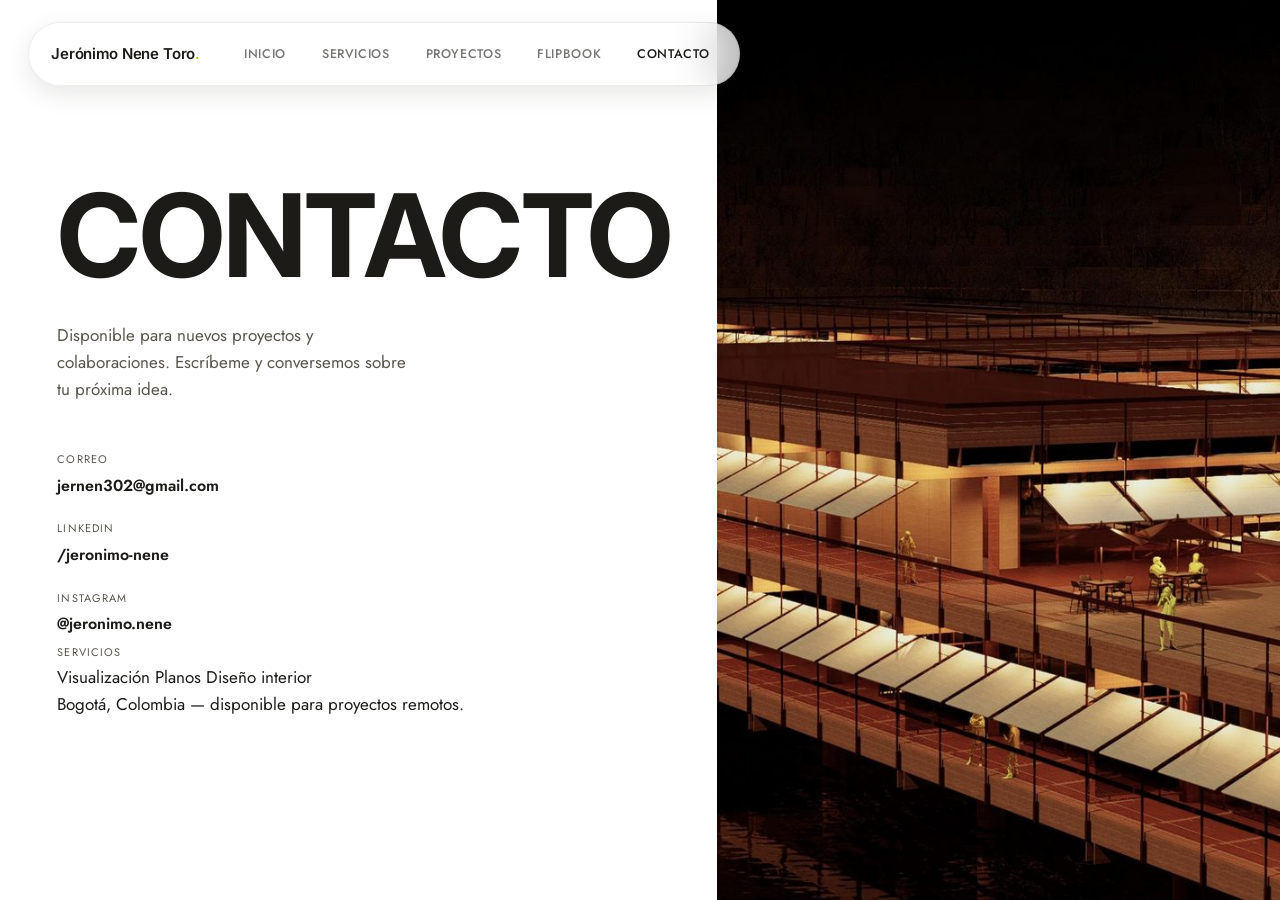
==== commit 2c3518e2: "Update contacto.html" ====
--- a/contacto.html
+++ b/contacto.html
@@ -25,7 +25,7 @@
   <div class="contact-left">
     <div class="contact-inner">
       <h1 class="contact-title">Contacto</h1>
-      <p class="contact-lead">Para cualquier consulta, o simplemente para saludar, escríbeme.</p>
+      <p class="contact-lead">Disponible para nuevos proyectos y colaboraciones. Escríbeme y conversemos sobre tu próxima idea.</p>
 
       <div class="contact-links">
         <a href="mailto:jernen302@gmail.com" class="contact-link">
@@ -41,6 +41,17 @@
           <span class="cl-value">@jeronimo.nene</span>
         </a>
       </div>
+
+      <div class="contact-services">
+        <span class="cl-label">Servicios</span>
+        <div class="contact-services-links">
+          <a href="trabajo/visualizacion.html">Visualización</a>
+          <a href="trabajo/planos.html">Planos</a>
+          <a href="trabajo/diseno-interior.html">Diseño interior</a>
+        </div>
+      </div>
+
+      <p class="contact-note">Bogotá, Colombia — disponible para proyectos remotos.</p>
     </div>
   </div>
 
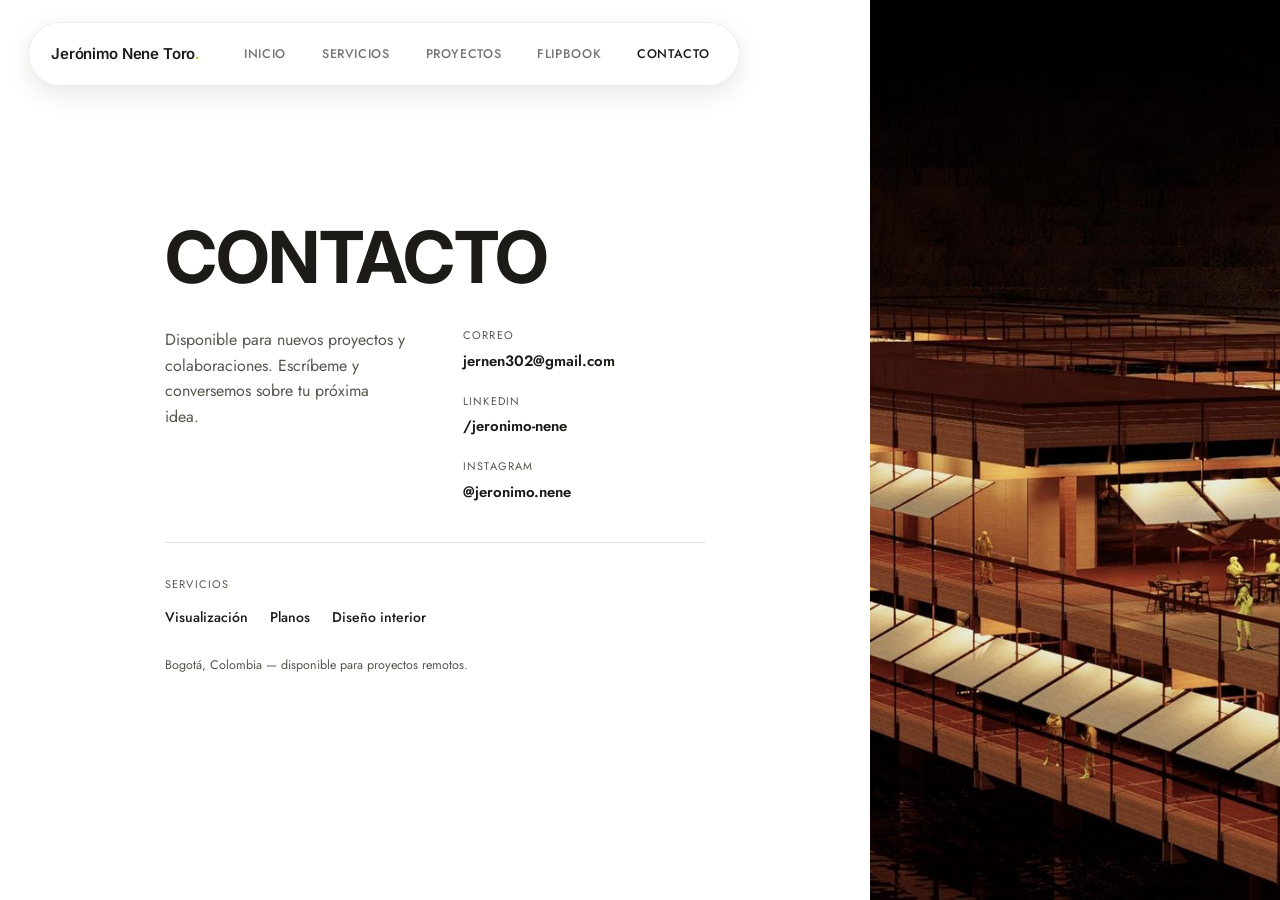
==== commit a3708160: "Update contacto.html" ====
--- a/contacto.html
+++ b/contacto.html
@@ -25,21 +25,24 @@
   <div class="contact-left">
     <div class="contact-inner">
       <h1 class="contact-title">Contacto</h1>
-      <p class="contact-lead">Disponible para nuevos proyectos y colaboraciones. Escríbeme y conversemos sobre tu próxima idea.</p>
 
-      <div class="contact-links">
-        <a href="mailto:jernen302@gmail.com" class="contact-link">
-          <span class="cl-label">Correo</span>
-          <span class="cl-value">jernen302@gmail.com</span>
-        </a>
-        <a href="https://www.linkedin.com/in/jeronimo-nene" target="_blank" rel="noopener" class="contact-link">
-          <span class="cl-label">LinkedIn</span>
-          <span class="cl-value">/jeronimo-nene</span>
-        </a>
-        <a href="https://instagram.com/" target="_blank" rel="noopener" class="contact-link">
-          <span class="cl-label">Instagram</span>
-          <span class="cl-value">@jeronimo.nene</span>
-        </a>
+      <div class="contact-row">
+        <p class="contact-lead">Disponible para nuevos proyectos y colaboraciones. Escríbeme y conversemos sobre tu próxima idea.</p>
+
+        <div class="contact-links">
+          <a href="mailto:jernen302@gmail.com" class="contact-link">
+            <span class="cl-label">Correo</span>
+            <span class="cl-value">jernen302@gmail.com</span>
+          </a>
+          <a href="https://www.linkedin.com/in/jeronimo-nene" target="_blank" rel="noopener" class="contact-link">
+            <span class="cl-label">LinkedIn</span>
+            <span class="cl-value">/jeronimo-nene</span>
+          </a>
+          <a href="https://instagram.com/" target="_blank" rel="noopener" class="contact-link">
+            <span class="cl-label">Instagram</span>
+            <span class="cl-value">@jeronimo.nene</span>
+          </a>
+        </div>
       </div>
 
       <div class="contact-services">
--- a/css/style.css
+++ b/css/style.css
@@ -1933,30 +1933,41 @@
 body.page-contacto .floating-nav{ left:28px; right:auto; }
 .contact-split{ display:flex; height:100vh; width:100%; }
 .contact-left{
-  flex:0 0 56%;
-  display:flex;
-  align-items:center;
+  flex:0 0 68%;
+  display:flex;
+  align-items:center;
+  justify-content:center;
   background:var(--paper);
 }
-.contact-inner{ padding:0 8%; max-width:640px; }
+.contact-inner{ padding:0 40px; max-width:620px; width:100%; }
 .contact-title{
   font-family:var(--font-grotesk);
   font-weight:700;
-  font-size:clamp(72px,9vw,130px);
+  font-size:clamp(44px,5.6vw,76px);
   line-height:0.92;
   text-transform:uppercase;
   color:var(--ink);
   letter-spacing:-0.02em;
-  margin-bottom:34px;
-}
-.contact-lead{ font-size:17px; color:var(--ink-soft); max-width:360px; margin-bottom:48px; }
-.contact-links{ display:flex; flex-direction:column; gap:22px; }
+  margin-bottom:36px;
+}
+.contact-row{ display:flex; gap:56px; margin-bottom:38px; }
+.contact-lead{ flex:1; max-width:260px; font-size:16px; color:var(--ink-soft); }
+.contact-links{ flex:1; display:flex; flex-direction:column; gap:20px; }
 .contact-link{ display:flex; flex-direction:column; gap:4px; color:inherit; }
 .cl-label{ font-size:11px; letter-spacing:0.1em; text-transform:uppercase; color:var(--ink-soft); }
-.cl-value{ font-size:16px; font-weight:600; color:var(--ink); transition:opacity .2s ease; }
+.cl-value{ font-size:15px; font-weight:600; color:var(--ink); transition:opacity .2s ease; }
 .contact-link:hover .cl-value{ opacity:0.55; }
+.contact-services{ padding-top:26px; border-top:1px solid var(--line); }
+.contact-services-links{ display:flex; gap:22px; margin-top:10px; flex-wrap:wrap; }
+.contact-services-links a{ font-size:14px; font-weight:500; color:var(--ink); transition:opacity .2s ease; }
+.contact-services-links a:hover{ opacity:0.55; }
+.contact-note{ margin-top:26px; font-size:12.5px; color:var(--ink-soft); }
 .contact-media{ flex:1; position:relative; overflow:hidden; }
 .contact-media img{ width:100%; height:100%; object-fit:cover; display:block; }
+
+@media (max-width:900px){
+  .contact-row{ flex-direction:column; gap:24px; }
+}
 
 @media (max-width:900px){
   body.page-contacto{ height:auto; overflow:auto; }
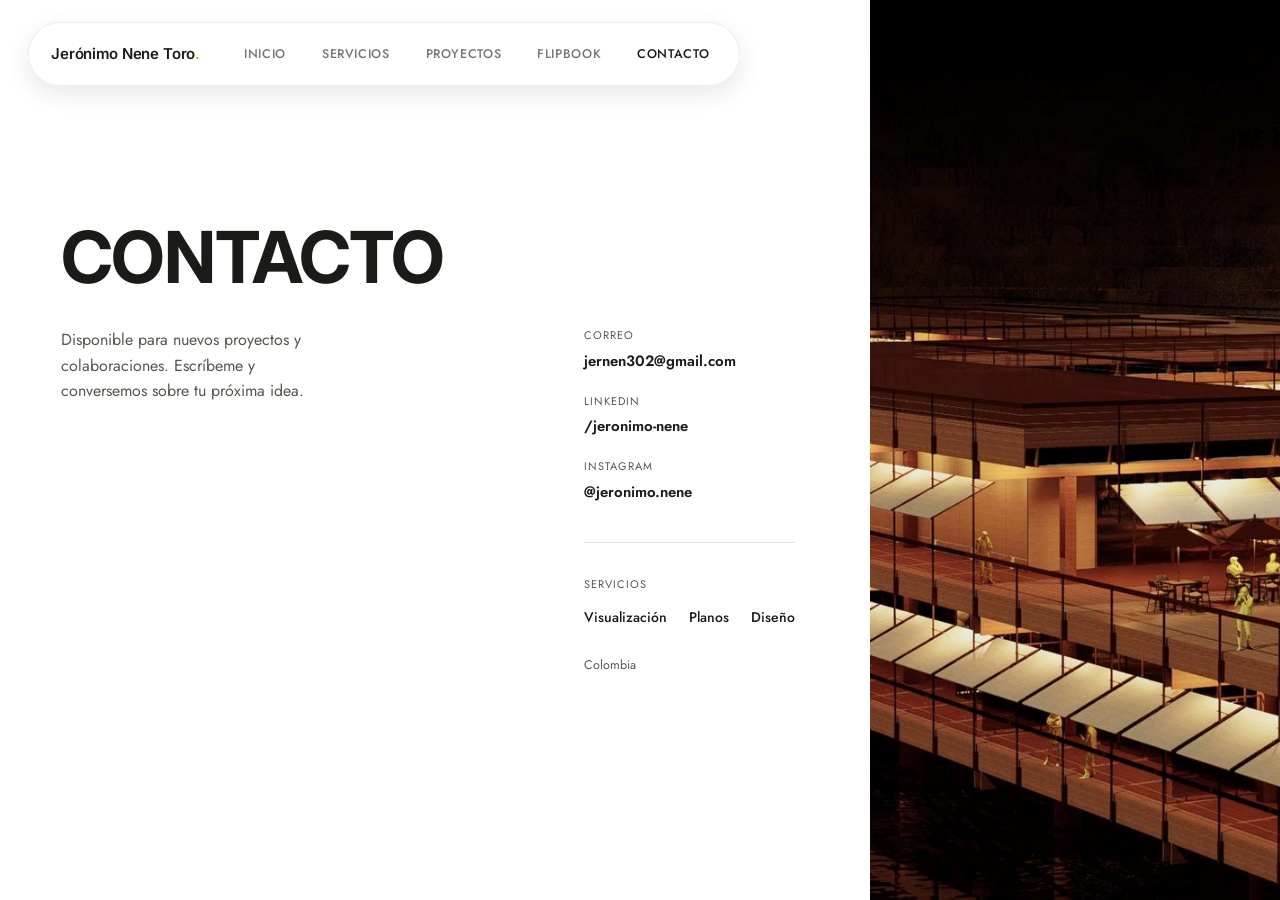
==== commit 432f26c1: "Update contacto.html" ====
--- a/contacto.html
+++ b/contacto.html
@@ -27,34 +27,38 @@
       <h1 class="contact-title">Contacto</h1>
 
       <div class="contact-row">
-        <p class="contact-lead">Disponible para nuevos proyectos y colaboraciones. Escríbeme y conversemos sobre tu próxima idea.</p>
+        <div class="contact-col-a">
+          <p class="contact-lead">Disponible para nuevos proyectos y colaboraciones. Escríbeme y conversemos sobre tu próxima idea.</p>
+        </div>
 
-        <div class="contact-links">
-          <a href="mailto:jernen302@gmail.com" class="contact-link">
-            <span class="cl-label">Correo</span>
-            <span class="cl-value">jernen302@gmail.com</span>
-          </a>
-          <a href="https://www.linkedin.com/in/jeronimo-nene" target="_blank" rel="noopener" class="contact-link">
-            <span class="cl-label">LinkedIn</span>
-            <span class="cl-value">/jeronimo-nene</span>
-          </a>
-          <a href="https://instagram.com/" target="_blank" rel="noopener" class="contact-link">
-            <span class="cl-label">Instagram</span>
-            <span class="cl-value">@jeronimo.nene</span>
-          </a>
+        <div class="contact-col-b">
+          <div class="contact-links">
+            <a href="mailto:jernen302@gmail.com" class="contact-link">
+              <span class="cl-label">Correo</span>
+              <span class="cl-value">jernen302@gmail.com</span>
+            </a>
+            <a href="https://www.linkedin.com/in/jeronimo-nene" target="_blank" rel="noopener" class="contact-link">
+              <span class="cl-label">LinkedIn</span>
+              <span class="cl-value">/jeronimo-nene</span>
+            </a>
+            <a href="https://instagram.com/" target="_blank" rel="noopener" class="contact-link">
+              <span class="cl-label">Instagram</span>
+              <span class="cl-value">@jeronimo.nene</span>
+            </a>
+          </div>
+
+          <div class="contact-services">
+            <span class="cl-label">Servicios</span>
+            <div class="contact-services-links">
+              <a href="trabajo/visualizacion.html">Visualización</a>
+              <a href="trabajo/planos.html">Planos</a>
+              <a href="trabajo/diseno-interior.html">Diseño</a>
+            </div>
+          </div>
+
+          <p class="contact-note">Colombia</p>
         </div>
       </div>
-
-      <div class="contact-services">
-        <span class="cl-label">Servicios</span>
-        <div class="contact-services-links">
-          <a href="trabajo/visualizacion.html">Visualización</a>
-          <a href="trabajo/planos.html">Planos</a>
-          <a href="trabajo/diseno-interior.html">Diseño interior</a>
-        </div>
-      </div>
-
-      <p class="contact-note">Bogotá, Colombia — disponible para proyectos remotos.</p>
     </div>
   </div>
 
--- a/css/style.css
+++ b/css/style.css
@@ -412,6 +412,7 @@
 }
 footer.site-footer h3{ color:var(--ink); }
 footer.site-footer .foot-meta{ color:var(--gray); }
+body.work-page footer.site-footer{ margin-top:0; }
 
 /* Mantiene compatibilidad con footer-grid (usado en páginas de proyecto) */
 .footer-grid{
@@ -1864,7 +1865,11 @@
 }
 .wg-divider{ height:1px; background:var(--line); margin-bottom:24px; }
 
-.wg-mosaic{ display:grid; gap:18px; width:100%; }
+.wg-mosaic{
+  display:grid; gap:18px;
+  width:100vw; position:relative; left:50%; right:50%;
+  margin-left:-50vw; margin-right:-50vw;
+}
 .wg-img{ overflow:hidden; border-radius:0; cursor:zoom-in; }
 .wg-img img{
   width:100%; height:100%;
@@ -1936,10 +1941,10 @@
   flex:0 0 68%;
   display:flex;
   align-items:center;
-  justify-content:center;
+  justify-content:flex-start;
   background:var(--paper);
 }
-.contact-inner{ padding:0 40px; max-width:620px; width:100%; }
+.contact-inner{ padding:0 7%; max-width:none; width:100%; }
 .contact-title{
   font-family:var(--font-grotesk);
   font-weight:700;
@@ -1950,9 +1955,11 @@
   letter-spacing:-0.02em;
   margin-bottom:36px;
 }
-.contact-row{ display:flex; gap:56px; margin-bottom:38px; }
-.contact-lead{ flex:1; max-width:260px; font-size:16px; color:var(--ink-soft); }
-.contact-links{ flex:1; display:flex; flex-direction:column; gap:20px; }
+.contact-row{ display:flex; justify-content:space-between; gap:40px; }
+.contact-col-a{ flex:0 0 260px; }
+.contact-col-b{ flex:0 0 auto; padding-right:2%; }
+.contact-lead{ font-size:16px; color:var(--ink-soft); }
+.contact-links{ display:flex; flex-direction:column; gap:20px; margin-bottom:38px; }
 .contact-link{ display:flex; flex-direction:column; gap:4px; color:inherit; }
 .cl-label{ font-size:11px; letter-spacing:0.1em; text-transform:uppercase; color:var(--ink-soft); }
 .cl-value{ font-size:15px; font-weight:600; color:var(--ink); transition:opacity .2s ease; }
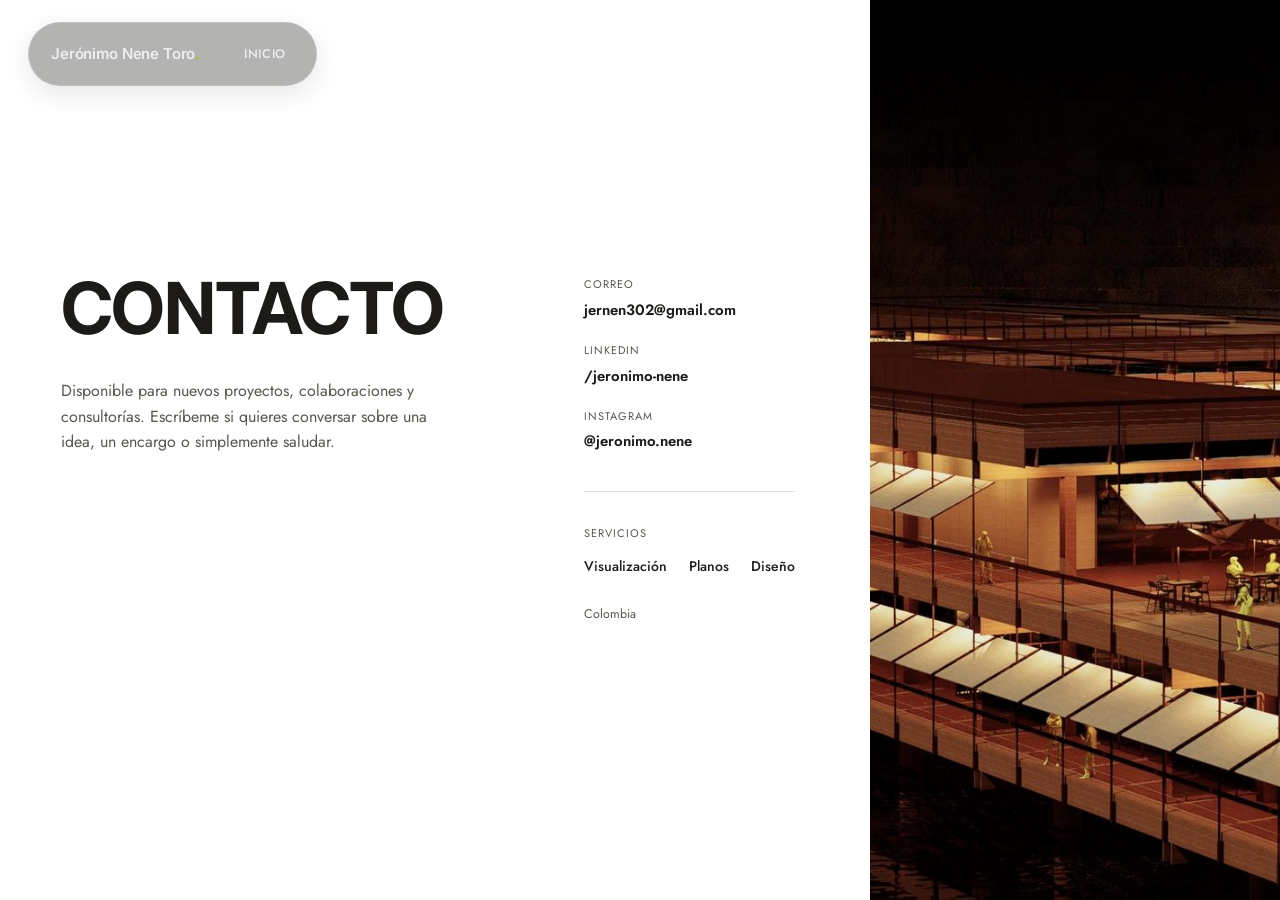
==== commit 49632ff9: "Update contacto.html" ====
--- a/contacto.html
+++ b/contacto.html
@@ -9,26 +9,20 @@
 </head>
 <body class="page-contacto">
 
-<nav class="floating-nav" id="floatingNav">
+<nav class="floating-nav visible on-dark contact-nav-mini" id="floatingNav">
   <a href="index.html" class="fn-brand">Jerónimo Nene Toro<span>.</span></a>
   <div class="fn-links" id="fnLinks">
     <a href="index.html" class="fn-link">Inicio</a>
-    <a href="index.html#servicios" class="fn-link">Servicios</a>
-    <a href="index.html#proyectos" class="fn-link">Proyectos</a>
-    <a href="index.html#flipbook" class="fn-link">Flipbook</a>
-    <a href="contacto.html" class="fn-link active">Contacto</a>
   </div>
-  <button class="fn-toggle" id="fnToggle" aria-label="Abrir menú">☰</button>
 </nav>
 
 <main class="contact-split">
   <div class="contact-left">
     <div class="contact-inner">
-      <h1 class="contact-title">Contacto</h1>
-
       <div class="contact-row">
         <div class="contact-col-a">
-          <p class="contact-lead">Disponible para nuevos proyectos y colaboraciones. Escríbeme y conversemos sobre tu próxima idea.</p>
+          <h1 class="contact-title">Contacto</h1>
+          <p class="contact-lead">Disponible para nuevos proyectos, colaboraciones y consultorías. Escríbeme si quieres conversar sobre una idea, un encargo o simplemente saludar.</p>
         </div>
 
         <div class="contact-col-b">
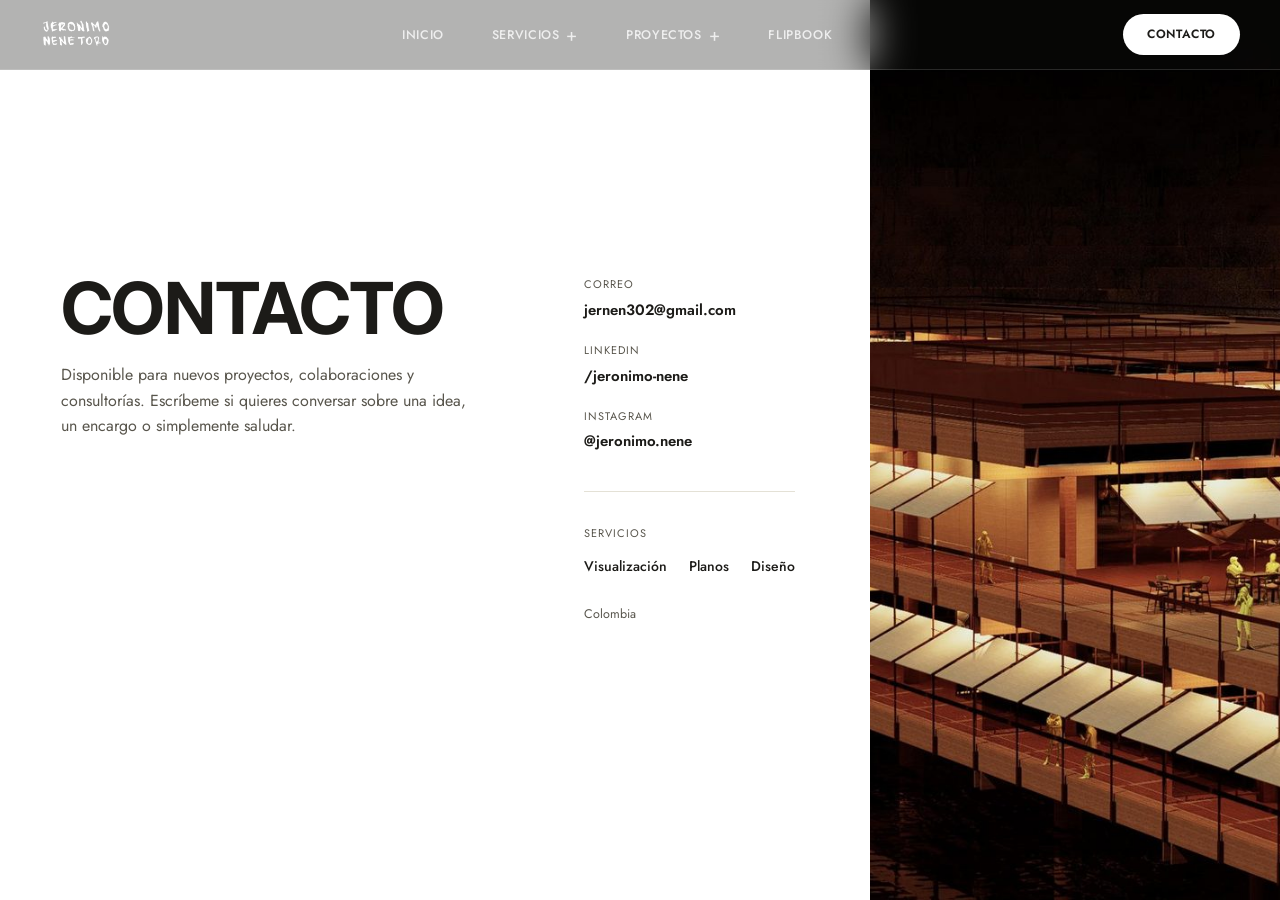
==== commit f68813a0: "Unificar barra superior de contacto" ====
--- a/contacto.html
+++ b/contacto.html
@@ -5,16 +5,42 @@
 <meta name="viewport" content="width=device-width, initial-scale=1.0">
 <title>Contacto — Jerónimo Nene Toro</title>
 <meta name="description" content="Contacto de Jerónimo Nene Toro, arquitecto.">
-<link rel="stylesheet" href="css/style.css">
+<link rel="stylesheet" href="css/style.css?v=contact-nav-01">
 </head>
-<body class="page-contacto">
+<body class="page-contacto work-menu-page">
 
-<nav class="floating-nav visible on-dark contact-nav-mini" id="floatingNav">
-  <a href="index.html" class="fn-brand">Jerónimo Nene Toro<span>.</span></a>
+<nav class="floating-nav visible on-dark" id="floatingNav">
+  <a href="index.html" class="fn-logo-link" aria-label="Jerónimo Nene Toro — Inicio">
+    <img src="img/logo-nene.png" alt="Jerónimo Nene Toro" class="fn-logo" decoding="async" fetchpriority="low">
+  </a>
   <div class="fn-links" id="fnLinks">
     <a href="index.html" class="fn-link">Inicio</a>
+    <button type="button" class="fn-link fn-menu-trigger" data-subnav="servicios" aria-expanded="false" aria-controls="fnSubnav">
+      <span>Servicios</span><span class="fn-plus" aria-hidden="true">+</span>
+    </button>
+    <button type="button" class="fn-link fn-menu-trigger" data-subnav="proyectos" aria-expanded="false" aria-controls="fnSubnav">
+      <span>Proyectos</span><span class="fn-plus" aria-hidden="true">+</span>
+    </button>
+    <a href="index.html#flipbook" class="fn-link">Flipbook</a>
   </div>
+  <a href="contacto.html" class="fn-contact">Contacto</a>
+  <button class="fn-toggle" id="fnToggle" aria-label="Abrir menú" aria-expanded="false">☰</button>
 </nav>
+<div class="fn-subnav" id="fnSubnav" aria-label="Enlaces de navegación" hidden>
+  <div class="fn-subnav-list" data-subnav-list="servicios" hidden>
+    <a href="trabajo/visualizacion.html" class="fn-subnav-link">Visualización</a>
+    <a href="trabajo/planos.html" class="fn-subnav-link">Planos</a>
+    <a href="trabajo/diseno-interior.html" class="fn-subnav-link">Diseño interior</a>
+  </div>
+  <div class="fn-subnav-list" data-subnav-list="proyectos" hidden>
+    <a href="proyectos/tayrona.html" class="fn-subnav-link">Pabellón Tayrona</a>
+    <a href="proyectos/sol-fernandez.html" class="fn-subnav-link">Sol Fernández</a>
+    <a href="proyectos/interwind.html" class="fn-subnav-link">Interwind</a>
+    <a href="proyectos/genova.html" class="fn-subnav-link">Genova’s Habitability</a>
+    <a href="proyectos/eneas-complex.html" class="fn-subnav-link">Enea’s Complex</a>
+    <a href="proyectos/malicia-la-paz.html" class="fn-subnav-link">Malicia La Paz</a>
+  </div>
+</div>
 
 <main class="contact-split">
   <div class="contact-left">
--- a/css/style.css
+++ b/css/style.css
@@ -26,7 +26,7 @@
 
 *{ margin:0; padding:0; box-sizing:border-box; }
 
-html{ scroll-behavior:smooth; overflow-x:hidden; }
+html{ scroll-behavior:smooth; overflow-x:clip; }
 
 body{
   font-family:var(--font-body);
@@ -35,7 +35,7 @@
   line-height:1.6;
   font-size:17px;
   -webkit-font-smoothing:antialiased;
-  overflow-x:hidden;
+  overflow-x:clip;
 }
 
 a{ color:inherit; text-decoration:none; }
@@ -411,6 +411,8 @@
   margin-top:60px;
 }
 footer.site-footer h3{ color:var(--ink); }
+footer.site-footer h3 a{ color:inherit; transition:opacity .2s ease; }
+footer.site-footer h3 a:hover{ opacity:0.6; }
 footer.site-footer .foot-meta{ color:var(--gray); }
 body.work-page footer.site-footer{ margin-top:0; }
 
@@ -951,27 +953,30 @@
 
 body.home{ background:var(--paper); }
 
-/* ---------- Nav flotante "isla" liquid glass ----------
+/* ---------- Marca — siempre visible, aparte de la nav central ---------- */
+/* ---------- Nav flotante: franja completa de lado a lado ----------
    Siempre con apariencia de vidrio sobre fondo blanco (ficticio),
    así el contraste nunca cambia según lo que haya detrás. */
 .floating-nav{
   position:fixed;
-  top:22px;
-  right:28px;
+  top:0; left:0; right:0;
   z-index:300;
-  display:flex;
-  align-items:center;
-  gap:28px;
-  padding:12px 14px 12px 22px;
-  border-radius:999px;
+  width:100%;
+  display:flex;
+  align-items:center;
+  justify-content:space-between;
+  gap:24px;
+  padding:14px 40px;
+  border-radius:0;
   background:rgba(255,255,255,0.72);
-  border:1px solid rgba(28,27,24,0.08);
+  border:none;
+  border-bottom:1px solid rgba(28,27,24,0.08);
   backdrop-filter:blur(22px) saturate(180%);
   -webkit-backdrop-filter:blur(22px) saturate(180%);
-  box-shadow:0 8px 24px rgba(28,27,24,0.1);
+  box-shadow:none;
   opacity:0;
   pointer-events:none;
-  transform:translateY(-90px);
+  transform:translateY(-100%);
   transition:opacity .5s ease, transform .5s cubic-bezier(.22,1,.36,1), background .35s ease, border-color .35s ease;
 }
 .floating-nav.visible{
@@ -979,46 +984,73 @@
   pointer-events:auto;
   transform:translateY(0);
 }
+.floating-nav.nav-transfer-pending .fn-links,
+.floating-nav.nav-transfer-pending .fn-contact{
+  opacity:0;
+  visibility:hidden;
+  pointer-events:none;
+}
+.floating-nav.nav-transfer-measuring{
+  transform:translateY(0) !important;
+  transition:none !important;
+}
+.nav-transfer-ghost{
+  position:fixed;
+  z-index:10001;
+  top:0;
+  left:0;
+  display:flex;
+  align-items:center;
+  justify-content:center;
+  padding:0;
+  border:0;
+  margin:0;
+  white-space:nowrap;
+  pointer-events:none;
+  transform-origin:top left;
+  will-change:transform,color,background;
+}
+.hero-immersive.nav-transfer-sources-hidden .hero-nav .hn-link,
+.hero-immersive.nav-transfer-sources-hidden .hi-contact{
+  opacity:0 !important;
+  visibility:hidden !important;
+  pointer-events:none !important;
+}
 .floating-nav.on-dark{
   background:rgba(20,19,17,0.32);
-  border-color:rgba(255,255,255,0.16);
-}
-.floating-nav.on-dark .fn-brand,
+  border-bottom-color:rgba(255,255,255,0.14);
+}
 .floating-nav.on-dark .fn-link{ color:rgba(255,255,255,0.78); }
 .floating-nav.on-dark .fn-link:hover,
 .floating-nav.on-dark .fn-link.active{ color:#fff; }
 .floating-nav.on-dark .fn-toggle{ color:#fff; }
 .floating-nav.on-dark .fn-indicator{ background:rgba(255,255,255,0.14); }
-.fn-brand{
-  font-family:var(--font-sans);
-  font-weight:600;
-  font-size:15px;
-  color:var(--ink);
-  white-space:nowrap;
-  letter-spacing:-0.01em;
-}
-.fn-brand span{ color:var(--olive); }
+.floating-nav.on-dark .fn-logo{ filter:invert(1) brightness(1.6); }
+
+.fn-logo-link{ display:flex; align-items:center; flex-shrink:0; }
+.fn-logo{ height:40px; width:auto; object-fit:contain; display:block; }
 
 .fn-links{
   position:relative;
   display:flex;
   align-items:center;
-  gap:4px;
+  gap:40px;
 }
 .fn-indicator{
   position:absolute;
   top:0; left:0;
   height:100%;
   border-radius:999px;
-  background:rgba(28,27,24,0.08);
-  transition:transform .45s cubic-bezier(.22,1,.36,1), width .45s cubic-bezier(.22,1,.36,1);
+  display:none;
+  background:transparent;
+  transition:none;
   z-index:0;
 }
 
 .fn-link{
   position:relative;
   z-index:1;
-  padding:9px 16px;
+  padding:9px 4px;
   font-size:12.5px;
   letter-spacing:0.05em;
   text-transform:uppercase;
@@ -1026,9 +1058,27 @@
   color:rgba(28,27,24,0.6);
   border-radius:999px;
   white-space:nowrap;
-  transition:color .25s ease;
+  transition:color .25s ease,scale .24s ease,font-weight .24s ease;
 }
 .fn-link:hover, .fn-link.active{ color:var(--ink); }
+.fn-link:hover{ scale:1.16; font-weight:700; background:transparent; }
+.fn-link.active{ scale:1.12; font-weight:700; background:transparent; }
+.fn-link.active:hover{ scale:1.16; }
+
+.fn-contact{
+  background:var(--ink);
+  color:#fff;
+  padding:11px 24px;
+  border-radius:999px;
+  font-size:12px;
+  letter-spacing:0.05em;
+  text-transform:uppercase;
+  font-weight:600;
+  white-space:nowrap;
+  flex-shrink:0;
+  transition:opacity .2s ease;
+}
+.fn-contact:hover{ opacity:0.8; }
 
 .fn-toggle{
   display:none;
@@ -1038,13 +1088,15 @@
   color:var(--ink);
   cursor:pointer;
 }
-
-@media (max-width:760px){
-  .floating-nav{ left:16px; right:16px; transform:translateY(-90px); width:auto; padding:12px 16px; }
+.floating-nav.on-dark .fn-contact{ background:#fff; color:var(--ink); }
+
+@media (max-width:900px){
+  .floating-nav{ padding:12px 16px; transform:translateY(-100%); }
   .floating-nav.visible{ transform:translateY(0); }
+  .fn-logo{ height:28px; }
   .fn-links{
     position:fixed;
-    top:74px; left:16px; right:16px;
+    top:64px; left:16px; right:16px;
     flex-direction:column;
     align-items:stretch;
     background:rgba(28,27,24,0.92);
@@ -1056,8 +1108,11 @@
   }
   .fn-links.open{ display:flex; }
   .fn-indicator{ display:none; }
+  .floating-nav.nav-transfer-pending .fn-links,
+  .floating-nav.nav-transfer-pending .fn-contact{ opacity:1; visibility:visible; pointer-events:auto; }
   .fn-link{ color:rgba(255,255,255,0.85); text-align:left; padding:12px 14px; }
   .fn-toggle{ display:block; }
+  .fn-contact{ margin-left:auto; }
 }
 
 /* ---------- Hero inmersivo ---------- */
@@ -1079,6 +1134,12 @@
   z-index:0;
   opacity:0.5;
   filter:saturate(0.85);
+  transform:scale(1.045);
+  animation:hiBgIn 1.8s cubic-bezier(.18,.72,.2,1) .05s forwards;
+}
+@keyframes hiBgIn{
+  from{ opacity:.28; transform:scale(1.045); }
+  to{ opacity:.5; transform:scale(1); }
 }
 .hi-bg::after{ content:""; }
 .hero-immersive::before{
@@ -1092,24 +1153,39 @@
 /* Columna izquierda del hero: nav arriba, nombre en medio, contacto+scroll abajo */
 .hi-left{
   position:absolute;
-  inset:0;
-  left:6%; right:auto;
+  left:calc((100% - 300px) / 2);
+  top:47%;
+  right:auto;
   z-index:3;
   display:flex;
   flex-direction:column;
-  justify-content:space-between;
-  padding:110px 0 50px;
-  max-width:60%;
+  align-items:center;
+  justify-content:center;
+  width:max-content;
+  max-width:calc(100% - 340px);
+  padding:0;
+  transform:translate(-50%, -50%);
 }
 .hi-left .hero-nav{
   position:static;
   display:flex;
-  flex-direction:column;
-  align-items:flex-start;
-  gap:6px;
+  flex-direction:row;
+  align-items:center;
+  justify-content:center;
+  gap:10px;
+  margin:0 0 24px;
   opacity:0;
-  animation:hiFade .8s ease .3s forwards;
-}
+  transform:translateY(14px);
+  animation:hiNavIn .9s cubic-bezier(.22,.75,.2,1) .42s forwards;
+}
+.hi-left .hero-nav .hn-link{
+  opacity:0;
+  transform:translateY(12px);
+  animation:hiLinkIn .7s cubic-bezier(.22,.75,.2,1) forwards;
+}
+.hi-left .hero-nav .hn-link:nth-child(1){ animation-delay:.48s; }
+.hi-left .hero-nav .hn-link:nth-child(2){ animation-delay:.58s; }
+.hi-left .hero-nav .hn-link:nth-child(3){ animation-delay:.68s; }
 .hi-left-bottom{
   display:flex;
   flex-direction:column;
@@ -1138,10 +1214,11 @@
 .hi-content{
   position:relative;
   z-index:2;
-  text-align:left;
+  text-align:center;
   display:flex;
   flex-direction:column;
-  align-items:flex-start;
+  align-items:center;
+  margin:0;
 }
 .hi-name{
   font-family:var(--font-grotesk);
@@ -1152,7 +1229,8 @@
   letter-spacing:-0.01em;
   text-transform:uppercase;
   opacity:0;
-  animation:hiFade .9s ease .25s forwards;
+  transform:translateY(24px);
+  animation:hiNameIn 1s cubic-bezier(.18,.8,.2,1) .34s forwards;
 }
 .hi-name b{ font-weight:700; }
 .hi-sub{
@@ -1162,14 +1240,37 @@
   color:var(--olive);
   margin-top:16px;
   opacity:0;
-  animation:hiFade .8s ease .5s forwards;
-}
+  transform:translateY(12px);
+  animation:hiFade .8s ease .82s forwards;
+}
+.hi-contact{
+  margin-top:12px;
+  padding:0;
+  font-size:12px;
+  color:rgba(255,255,255,0.65);
+  opacity:0;
+  transform:translateY(10px);
+  animation:hiFade .8s ease .96s forwards;
+}
+.hn-flipbook{ opacity:1 !important; visibility:visible !important; }
 @keyframes hiFade{
   from{ opacity:0; transform:translateY(18px); }
   to{ opacity:1; transform:translateY(0); }
 }
+@keyframes hiNavIn{
+  from{ opacity:0; transform:translateY(18px); }
+  to{ opacity:1; transform:translateY(0); }
+}
+@keyframes hiLinkIn{
+  from{ opacity:0; transform:translateY(12px); }
+  to{ opacity:1; transform:translateY(0); }
+}
+@keyframes hiNameIn{
+  from{ opacity:0; transform:translateY(28px) scale(.985); letter-spacing:.025em; }
+  to{ opacity:1; transform:translateY(0) scale(1); letter-spacing:-.01em; }
+}
 @media (prefers-reduced-motion: reduce){
-  .hi-name, .hi-sub{ animation:none; opacity:1; }
+  .hi-name, .hi-sub, .hi-contact, .hi-left .hero-nav, .hi-left .hero-nav .hn-link, .hi-bg, .hi-strip{ animation:none; opacity:1; transform:none; }
 }
 
 .btn-solid{
@@ -1223,10 +1324,18 @@
   height:100%;
   overflow:hidden;
   z-index:2;
+  opacity:0;
+  transform:translateX(18px);
+  animation:hiStripIn 1.15s cubic-bezier(.18,.78,.2,1) .18s forwards;
+}
+@keyframes hiStripIn{
+  from{ opacity:0; transform:translateX(26px); }
+  to{ opacity:1; transform:translateX(0); }
 }
 .hi-strip-track{
   display:flex;
   flex-direction:column;
+  gap:8px;
   width:100%;
   animation:hiStripLoop 36s linear infinite;
 }
@@ -1356,6 +1465,7 @@
 .hn-link:hover{
   color:#fff;
   background:rgba(255,255,255,0.14);
+  transform:translateY(-2px);
   border-color:rgba(255,255,255,0.22);
   backdrop-filter:blur(14px) saturate(180%);
   -webkit-backdrop-filter:blur(14px) saturate(180%);
@@ -1367,7 +1477,14 @@
   .hi-mark{ top:20px; left:24px; font-size:15px; }
   .hero-nav{ display:none; }
   .hero-social{ display:none; }
-  .hi-left{ max-width:88%; padding:90px 0 40px; }
+  .hi-left{
+    left:50%;
+    top:45%;
+    width:calc(100% - 48px);
+    max-width:calc(100% - 48px);
+    transform:translate(-50%, -50%);
+    padding:0;
+  }
 }
 
 .hi-scroll{
@@ -1429,13 +1546,9 @@
 .work-section{
   background:var(--paper);
   color:var(--ink);
-  min-height:100vh;
-  display:flex;
-  flex-direction:column;
-  justify-content:center;
-  padding-top:0;
-  padding-bottom:0;
-  scroll-margin-top:20px;
+  padding-top:110px;
+  padding-bottom:60px;
+  scroll-margin-top:-20px;
 }
 
 /* Encabezado "de esquina": título grande alineado con la barra superior + barra decorativa */
@@ -1459,6 +1572,13 @@
   display:none;
 }
 .corner-head--nobar{ padding-bottom:40px; }
+.corner-head--flush{ padding-bottom:0; }
+.ch-title--big{
+  font-weight:700;
+  font-size:clamp(28px,4.4vw,52px);
+  letter-spacing:-0.01em;
+  line-height:0.92;
+}
 @media (max-width:640px){
   .corner-head{ gap:16px; padding:10px 0 30px; }
   .ch-bar{ height:4px; }
@@ -1470,12 +1590,12 @@
   grid-template-columns:repeat(3,1fr);
   gap:16px;
   width:100%;
-  margin:20px 0 20px;
+  margin:0 0 20px;
 }
 .work-tile{
   position:relative;
   display:block;
-  aspect-ratio:4/3;
+  aspect-ratio:3/4;
   overflow:hidden;
   border-radius:0;
 }
@@ -1487,22 +1607,26 @@
 .work-tile::after{
   content:"";
   position:absolute; inset:0;
-  background:linear-gradient(180deg, transparent 45%, rgba(0,0,0,0.6) 100%);
+  background:radial-gradient(ellipse at center, rgba(0,0,0,0.32) 0%, rgba(0,0,0,0.12) 55%, rgba(0,0,0,0.45) 100%);
   transition:opacity .3s ease;
 }
 .work-tile:hover img{ transform:scale(1.06); }
 .wt-label{
   position:absolute;
-  left:22px; bottom:22px;
+  top:50%; left:50%;
+  transform:translate(-50%,-50%);
   z-index:2;
   color:#fff;
   font-family:var(--font-sans);
   font-weight:600;
   font-size:clamp(18px,2vw,24px);
   letter-spacing:-0.01em;
+  text-align:center;
+  white-space:nowrap;
 }
 @media (max-width:760px){
   .work-tiles{ grid-template-columns:1fr; gap:16px; }
+  .work-tile{ aspect-ratio:4/3; }
 }
 
 /* .carousel-title reemplazado por el selector .work-tabs */
@@ -1601,29 +1725,25 @@
 
 .model-section-immersive{
   background:var(--paper);
-  min-height:100vh;
-  display:flex;
-  flex-direction:column;
-  justify-content:center;
-  padding-top:0;
-  padding-bottom:0;
-  scroll-margin-top:20px;
+  padding-top:110px;
+  padding-bottom:60px;
+  scroll-margin-top:-20px;
 }
 
 /* ---------- Lista de proyectos estilo BIG ---------- */
 .big-list{ display:flex; flex-direction:column; }
+.big-row:first-child{ padding-top:0; }
 .big-row{
   display:flex;
-  align-items:flex-end;
+  align-items:flex-start;
   gap:48px;
   padding:26px 0;
-  border-top:1px solid var(--line);
   color:inherit;
 }
-.big-row:last-child{ border-bottom:1px solid var(--line); }
 .big-left{
   width:240px;
   flex-shrink:0;
+  order:2;
   display:flex;
   flex-direction:column;
   align-items:flex-start;
@@ -1660,12 +1780,11 @@
   color:var(--ink);
   letter-spacing:-0.01em;
 }
-.big-media{ flex:1; min-width:0; overflow:hidden; }
+.big-meta{ display:flex; flex-direction:column; gap:4px; margin-top:2px; }
+.big-meta-item{ font-size:12px; color:var(--ink-soft); }
+.big-media{ flex:1; min-width:0; overflow:hidden; order:1; }
 .big-media img{ width:100%; aspect-ratio:16/7; object-fit:cover; display:block; transition:transform .6s cubic-bezier(.22,1,.36,1); }
 .big-row:hover .big-media img{ transform:scale(1.02); }
-.big-caption{ display:flex; flex-direction:column; align-items:flex-end; margin-top:14px; }
-.big-caption .cap-title{ font-size:14.5px; font-weight:600; color:var(--ink); }
-.big-caption .cap-loc{ font-size:11.5px; letter-spacing:0.08em; text-transform:uppercase; color:var(--ink-soft); margin-top:4px; }
 .big-row--empty{ opacity:0.5; cursor:default; }
 .big-placeholder{
   aspect-ratio:16/7;
@@ -1678,28 +1797,64 @@
   .big-left{ width:auto; }
 }
 
-/* ---------- Flipbook (sección independiente) ---------- */
+/* ---------- Flipbook (visor propio) ---------- */
 .flipbook-section{
   background:var(--paper);
-  min-height:100vh;
-  display:flex;
-  flex-direction:column;
-  justify-content:center;
-  padding:0;
-  scroll-margin-top:20px;
-}
-.flipbook-placeholder{
-  border:1px dashed var(--line);
-  border-radius:6px;
-  min-height:280px;
-  display:flex;
-  align-items:center;
-  justify-content:center;
-  color:var(--gray);
-  font-size:13px;
-  text-transform:uppercase;
-  letter-spacing:0.1em;
-  background:rgba(28,27,24,0.02);
+  padding:110px 0 90px;
+  scroll-margin-top:-20px;
+}
+.fb-wrap{display:flex;flex-direction:column;align-items:center;gap:16px;margin-top:20px;width:100%;}
+.fb-toolbar{display:flex;align-items:center;justify-content:center;gap:5px;min-height:40px;}
+.fb-control,.fb-side-arrow{
+  appearance:none;border:0;background:transparent;color:var(--ink);cursor:pointer;
+  display:flex;align-items:center;justify-content:center;transition:background .18s ease,opacity .18s ease,transform .18s ease;
+}
+.fb-control{width:36px;height:36px;border-radius:50%;}
+.fb-control:hover,.fb-side-arrow:hover{background:rgba(28,27,24,.07);}
+.fb-control:active,.fb-side-arrow:active{transform:scale(.92);}
+.fb-control:disabled,.fb-side-arrow:disabled{opacity:.28;cursor:default;transform:none;}
+.fb-control svg,.fb-side-arrow svg{width:19px;height:19px;fill:none;stroke:currentColor;stroke-width:1.7;stroke-linecap:round;stroke-linejoin:round;}
+.fb-toolbar-divider{width:1px;height:20px;background:var(--line);margin:0 5px;}
+.fb-book-row{display:flex;align-items:center;justify-content:center;gap:14px;width:100%;}
+.fb-book{
+  position:relative;width:min(78vw,1120px);height:auto;aspect-ratio:2 / 1;
+  max-width:1120px;
+  box-shadow:0 20px 60px rgba(0,0,0,.18);
+  outline:none;overflow:hidden;
+  background:transparent;
+}
+.fb-book canvas{display:block;width:100%!important;height:100%!important;}
+.fb-side-arrow{width:42px;height:54px;flex:0 0 42px;border-radius:4px;}
+.fb-side-arrow svg{width:24px;height:24px;}
+.fb-progress-wrap{position:relative;width:min(72vw,700px);height:18px;margin-top:2px;}
+.fb-progress-track{position:absolute;left:0;right:0;top:8px;height:2px;background:var(--line);border-radius:999px;overflow:visible;}
+.fb-progress-fill{position:absolute;left:0;top:0;height:100%;width:0%;background:var(--ink);border-radius:999px;transition:width .38s cubic-bezier(.22,1,.36,1);}
+.fb-progress-thumb{position:absolute;top:50%;left:0;width:34px;height:9px;border-radius:999px;background:var(--ink);transform:translate(-50%,-50%);transition:left .38s cubic-bezier(.22,1,.36,1),width .28s cubic-bezier(.22,1,.36,1),height .28s ease;box-shadow:0 2px 8px rgba(0,0,0,.10);}
+.fb-progress-wrap:has(.fb-progress-input:active) .fb-progress-thumb{width:42px;height:10px;transition:left .08s linear,width .16s ease,height .16s ease;}
+.fb-progress-input{position:absolute;inset:0;width:100%;height:100%;margin:0;opacity:0;cursor:pointer;z-index:2;}
+.fb-meta{display:flex;justify-content:center;align-items:center;width:min(72vw,700px);font-size:12px;letter-spacing:.04em;color:var(--ink-soft);}
+.fb-meta span:last-child{opacity:.7;}
+.fb-book-row:fullscreen{display:flex;width:100vw;height:100vh;background:rgba(245,244,240,.98);align-items:center;justify-content:center;}
+.fb-book-row:fullscreen .fb-book{
+  width:min(94vw,176vh,1400px);
+  height:auto;
+  aspect-ratio:2 / 1;
+  max-width:none;
+  max-height:none;
+  box-shadow:none;
+}
+@media (max-width:760px){
+  .fb-book{width:78vw;max-width:78vw;height:78vw;max-height:78vw;aspect-ratio:1 / 1;}
+  .fb-side-arrow{width:28px;flex-basis:28px;}
+  .fb-side-arrow svg{width:20px;height:20px;}
+  .fb-book-row{gap:4px;}
+  .fb-progress-wrap,.fb-meta{width:78vw;}
+  .fb-meta span:last-child{display:none;}
+}
+@media (max-width:640px){
+  .fb-toolbar{gap:0;}
+  .fb-control{width:34px;height:34px;}
+  .fb-book{width:78vw;max-width:78vw;height:78vw;max-height:78vw;aspect-ratio:1 / 1;}
 }
 
 .project-tabs{
@@ -1935,7 +2090,8 @@
 
 /* ---------- Contacto: split a pantalla completa, sin scroll ---------- */
 body.page-contacto{ height:100vh; overflow:hidden; }
-body.page-contacto .floating-nav{ left:28px; right:auto; }
+body.page-contacto .floating-nav{ right:28px; left:auto; }
+.contact-nav-mini{ gap:16px; padding:10px 12px 10px 18px; }
 .contact-split{ display:flex; height:100vh; width:100%; }
 .contact-left{
   flex:0 0 68%;
@@ -1953,12 +2109,12 @@
   text-transform:uppercase;
   color:var(--ink);
   letter-spacing:-0.02em;
-  margin-bottom:36px;
-}
-.contact-row{ display:flex; justify-content:space-between; gap:40px; }
-.contact-col-a{ flex:0 0 260px; }
+  margin-bottom:20px;
+}
+.contact-row{ display:flex; justify-content:space-between; align-items:flex-start; gap:40px; }
+.contact-col-a{ flex:0 0 420px; }
 .contact-col-b{ flex:0 0 auto; padding-right:2%; }
-.contact-lead{ font-size:16px; color:var(--ink-soft); }
+.contact-lead{ font-size:16px; color:var(--ink-soft); max-width:420px; }
 .contact-links{ display:flex; flex-direction:column; gap:20px; margin-bottom:38px; }
 .contact-link{ display:flex; flex-direction:column; gap:4px; color:inherit; }
 .cl-label{ font-size:11px; letter-spacing:0.1em; text-transform:uppercase; color:var(--ink-soft); }
@@ -1983,3 +2139,687 @@
   .contact-media{ flex:none; height:42vh; }
   .contact-title{ font-size:clamp(44px,14vw,64px); }
 }
+
+
+/* =========================================================
+   TRANSICIÓN HERO → SERVICIOS
+   La sección entra como una composición, no como un corte.
+   ========================================================= */
+
+.work-section{
+  position:relative;
+  overflow:hidden;
+  padding-top:0;
+}
+
+/* Banda de transición: funciona como una "junta" entre dos materiales */
+.services-transition{
+  position:relative;
+  height:132px;
+  overflow:hidden;
+  background:var(--ink);
+  color:#fff;
+  display:flex;
+  align-items:center;
+  justify-content:center;
+  gap:18px;
+  isolation:isolate;
+}
+.services-transition::before{
+  content:"";
+  position:absolute;
+  inset:0;
+  background:
+    linear-gradient(90deg, transparent 0 12%, rgba(184,184,2,.14) 12.1%, transparent 12.2% 100%),
+    linear-gradient(180deg, transparent 0 49%, rgba(255,255,255,.10) 49.2%, transparent 49.6%);
+  transform:translateY(calc((1 - var(--services-p, 0)) * 35px));
+  opacity:calc(.35 + var(--services-p, 0) * .65);
+  pointer-events:none;
+}
+.services-transition::after{
+  content:"";
+  position:absolute;
+  left:-20%;
+  top:50%;
+  width:34%;
+  height:1px;
+  background:linear-gradient(90deg, transparent, var(--olive), #fff, transparent);
+  transform:translateX(calc(var(--services-p, 0) * 390%));
+  opacity:.85;
+}
+.st-line{
+  width:34px;
+  height:1px;
+  background:var(--olive);
+  transform-origin:left;
+  transform:scaleX(calc(.2 + var(--services-p, 0) * .8));
+}
+.st-number,
+.st-label{
+  position:relative;
+  z-index:2;
+  text-transform:uppercase;
+  letter-spacing:.13em;
+  font-size:10px;
+  font-weight:600;
+}
+.st-number{ color:var(--olive); }
+.st-label{ color:rgba(255,255,255,.72); }
+
+.services-title{
+  position:relative;
+  display:block;
+  padding:76px 0 38px;
+  transform:translateY(calc((1 - var(--services-p, 0)) * 34px));
+  opacity:calc(.25 + var(--services-p, 0) * .75);
+}
+.services-title .services-kicker{
+  display:block;
+  margin-bottom:12px;
+  color:var(--red);
+  font-size:10px;
+  font-weight:600;
+  letter-spacing:.14em;
+  text-transform:uppercase;
+}
+.services-title .ch-title{
+  transform:translateX(calc((1 - var(--services-p, 0)) * -38px));
+}
+
+/* Los tres servicios aparecen como láminas que salen del plano */
+.work-tiles{
+  position:relative;
+  z-index:2;
+  perspective:1100px;
+}
+.work-tile{
+  opacity:calc(.35 + var(--services-p, 0) * .65);
+  transform:
+    translateY(calc((1 - var(--services-p, 0)) * 90px))
+    scale(calc(.94 + var(--services-p, 0) * .06));
+  clip-path:inset(calc((1 - var(--services-p, 0)) * 13%) 0 0 0);
+  transition:none;
+}
+.work-tile:nth-child(1){
+  transition-delay:0ms;
+}
+.work-tile:nth-child(2){
+  transform:
+    translateY(calc((1 - var(--services-p, 0)) * 115px))
+    scale(calc(.93 + var(--services-p, 0) * .07));
+}
+.work-tile:nth-child(3){
+  transform:
+    translateY(calc((1 - var(--services-p, 0)) * 140px))
+    scale(calc(.92 + var(--services-p, 0) * .08));
+}
+
+/* Una línea fina "cose" las tres piezas al llegar */
+.work-tiles::after{
+  content:"";
+  position:absolute;
+  top:-10px;
+  left:0;
+  width:100%;
+  height:1px;
+  background:linear-gradient(90deg, transparent, var(--red), var(--olive), transparent);
+  transform:scaleX(var(--services-p, 0));
+  transform-origin:left;
+  opacity:var(--services-p, 0);
+}
+
+@media (prefers-reduced-motion: reduce){
+  .services-transition,
+  .services-title,
+  .work-tile{
+    transform:none !important;
+    opacity:1 !important;
+    clip-path:none !important;
+  }
+  .services-transition::before,
+  .services-transition::after,
+  .work-tiles::after{
+    transform:none !important;
+    opacity:1 !important;
+  }
+}
+
+@media (max-width:760px){
+  .services-transition{ height:104px; }
+  .services-title{ padding-top:58px; }
+  .work-tile,
+  .work-tile:nth-child(2),
+  .work-tile:nth-child(3){
+    transform:translateY(calc((1 - var(--services-p, 0)) * 55px)) scale(.97);
+  }
+}
+
+
+/* Ajustes solicitados: quitar la franja bajo el hero y la línea bajo Servicios */
+.services-transition{display:none;}
+.work-tiles::after{display:none;}
+
+
+
+
+/* Transición principal: el panel de Servicios acelera sobre el hero */
+.hero-immersive{
+  position:sticky;
+  top:0;
+  z-index:0;
+}
+#servicios,
+.model-section-immersive,
+.flipbook-section{
+  position:relative;
+  z-index:1;
+}
+#servicios{
+  transform:translate3d(0, calc(var(--panel-progress, 0) * -14vh), 0) scale(calc(.97 + var(--panel-progress, 0) * .03));
+  transform-origin:50% 0;
+}
+
+/* El título se mantiene estable mientras las tarjetas se revelan */
+.services-title,
+.services-title .ch-title{
+  opacity:1;
+  transform:none;
+}
+.services-title{ padding-top:64px; }
+
+/* Las tarjetas esperan fuera de vista y aparecen en secuencia */
+.work-tile,
+.work-tile:nth-child(1),
+.work-tile:nth-child(2),
+.work-tile:nth-child(3){
+  opacity:1;
+  transform:none;
+  clip-path:none;
+}
+#servicios.cards-motion-enhanced:not(.cards-motion-visible) .work-tile{
+  opacity:0;
+  visibility:hidden;
+  transform:translate3d(0,72px,0) scale(.91);
+}
+#servicios.cards-motion-enhanced.cards-motion-visible .work-tile{
+  visibility:visible;
+  animation:serviceCardEnter .86s cubic-bezier(.2,.78,.18,1) both;
+}
+#servicios.cards-motion-enhanced.cards-motion-visible .work-tile:nth-child(1){ animation-delay:0s; }
+#servicios.cards-motion-enhanced.cards-motion-visible .work-tile:nth-child(2){ animation-delay:.18s; }
+#servicios.cards-motion-enhanced.cards-motion-visible .work-tile:nth-child(3){ animation-delay:.36s; }
+@keyframes serviceCardEnter{
+  0%{ opacity:0; transform:translate3d(0,72px,0) scale(.91); }
+  72%{ opacity:1; transform:translate3d(0,-5px,0) scale(1.015); }
+  100%{ opacity:1; transform:translate3d(0,0,0) scale(1); }
+}
+
+/* Mantiene el movimiento sutil de las tarjetas al pasar el cursor */
+.work-tile img{ transition:transform .7s cubic-bezier(.22,1,.36,1); }
+.work-tile:hover img{ transform:scale(1.06); }
+
+@media (prefers-reduced-motion: reduce){
+  .hero-immersive{ position:relative; }
+  .hi-strip-track{ animation:none !important; }
+  #servicios{ transform:none; }
+  #servicios.cards-motion-enhanced .work-tile{
+    opacity:1;
+    visibility:visible;
+    transform:none;
+    animation:none;
+  }
+  .work-tile img{ transition:none; }
+}
+
+
+/* Servicios: compensa el desplazamiento de entrada para alinear el ancla bajo la barra. */
+#servicios{
+  scroll-margin-top:calc(14vh + 64px);
+}
+.work-section{ padding-top:42px; }
+.services-title{ padding:38px 0 36px; }
+.work-tile{ aspect-ratio:1/1; }
+.work-tile img{
+  position:absolute;
+  inset:0;
+  width:100%;
+  height:100%;
+  display:block;
+  object-fit:cover;
+}
+
+
+/* Proyectos: una sola imagen flotante y un solo rótulo por tramo */
+#proyectos{
+  position:relative;
+  z-index:2;
+  margin-top:-110px;
+  padding-top:110px;
+  top:calc(var(--projects-panel-progress, 0) * -14vh);
+  margin-bottom:calc(var(--projects-panel-progress, 0) * -14vh);
+  background:var(--paper);
+  scroll-margin-top:76px;
+}
+#proyectos .project-section-heading{
+  position:sticky;
+  top:76px;
+  z-index:20;
+  background:var(--paper);
+}
+#proyectos::before{
+  content:"";
+  position:absolute;
+  z-index:10;
+  top:-160px;
+  left:0;
+  right:0;
+  height:160px;
+  background:var(--paper);
+  opacity:0;
+  transition:opacity .2s ease;
+  pointer-events:none;
+}
+#proyectos.projects-cover-active::before{ opacity:1; }
+#proyectos .project-stage{
+  position:relative;
+  align-items:flex-start;
+  padding-top:20px;
+  padding-bottom:var(--project-runway, 0px);
+  margin-bottom:0;
+}
+#proyectos .project-stage:first-child{ padding-top:0; }
+#proyectos .project-stage.project-stage-active{ z-index:5; }
+
+#proyectos.projects-motion-ready .project-stage .big-media{
+  flex:0 0 var(--project-image-width);
+  width:var(--project-image-width);
+  height:var(--project-image-height);
+  overflow:visible;
+}
+#proyectos .project-stage .big-media img{
+  aspect-ratio:2/1;
+}
+#proyectos.projects-motion-ready .project-stage .big-media img{
+  width:100%;
+  height:100%;
+  aspect-ratio:auto;
+  object-fit:cover;
+}
+#proyectos.projects-motion-ready .project-stage.project-image-obscured .big-media img{
+  clip-path:inset(var(--project-clip-top, 0px) 0 var(--project-clip-bottom, 0px) 0);
+}
+#proyectos.projects-motion-ready .project-stage.project-stage-active .big-media img{
+  position:fixed;
+  top:var(--project-image-top-active, var(--project-image-top));
+  left:var(--project-image-left);
+  width:var(--project-image-width);
+  height:var(--project-image-height);
+  max-width:none;
+  z-index:3;
+  transform:none;
+  object-fit:cover;
+  will-change:top,left;
+}
+#proyectos.projects-motion-ready .project-stage.project-stage-active .big-left{
+  position:fixed;
+  top:var(--project-caption-top);
+  left:var(--project-caption-left);
+  width:var(--project-caption-width);
+  z-index:4;
+  visibility:visible;
+  opacity:1;
+  transform:none;
+  pointer-events:none;
+  will-change:top;
+}
+
+/* La navegación se vuelve opaca solo mientras cruza Proyectos. */
+.floating-nav.projects-section-active{
+  background:var(--paper);
+  border-bottom-color:transparent;
+  backdrop-filter:none;
+  -webkit-backdrop-filter:none;
+}
+.floating-nav.projects-section-active::after{
+  content:"";
+  position:absolute;
+  top:calc(100% - 1px);
+  left:0;
+  right:0;
+  height:8px;
+  background:var(--paper);
+  pointer-events:none;
+}
+.floating-nav.projects-section-active .fn-link{ color:rgba(28,27,24,0.6); }
+.floating-nav.projects-section-active .fn-link:hover,
+.floating-nav.projects-section-active .fn-link.active{ color:var(--ink); }
+.floating-nav.projects-section-active .fn-logo{ filter:none; }
+.floating-nav.projects-section-active .fn-contact{ background:var(--ink); color:#fff; }
+
+@media (max-width:760px){
+  #proyectos{
+    margin-top:-40px;
+    padding-top:40px;
+  }
+  #proyectos::before{ top:-80px; height:80px; }
+  #proyectos .project-stage{
+    padding:18px 0;
+    margin-bottom:0;
+  }
+  #proyectos .project-stage:first-child{ padding-top:0; }
+}
+
+
+
+
+/* Hero navigation hover: clear emphasis without a pill or bounce. */
+.hero-nav .hn-link,
+.hi-content .hi-contact{
+  transition:scale .22s ease,font-weight .22s ease,color .22s ease;
+}
+.hero-nav .hn-link:hover,
+.hi-content .hi-contact:hover{
+  scale:1.16;
+  transform:none;
+  font-weight:700;
+  color:#fff;
+  background:transparent;
+  border-color:transparent;
+  -webkit-backdrop-filter:none;
+  backdrop-filter:none;
+}
+
+
+/* ---------- Páginas de trabajo: recorrido por categorías ---------- */
+body.work-menu-page .pd-title--manifold{
+  font-family:'Manifold Extended CF','Manifold Extended','General Sans','Inter',sans-serif;
+  font-weight:700;
+  letter-spacing:-0.035em;
+}
+body.work-menu-page .work-gallery{
+  position:relative;
+  background:var(--paper);
+}
+body.work-menu-page .work-category-bar{
+  position:sticky;
+  top:70px;
+  z-index:250;
+  min-height:76px;
+  display:flex;
+  align-items:center;
+  justify-content:center;
+  gap:clamp(24px,5vw,72px);
+  padding:10px 24px;
+  background:rgba(255,255,255,0.97);
+  border-bottom:1px solid var(--line);
+  backdrop-filter:blur(14px);
+  -webkit-backdrop-filter:blur(14px);
+}
+body.work-menu-page .work-category-link{
+  display:block;
+  color:var(--gray);
+  font-family:var(--font-sans);
+  font-size:13px;
+  line-height:1.2;
+  font-weight:500;
+  letter-spacing:0.06em;
+  text-transform:uppercase;
+  white-space:nowrap;
+  transition:color .24s ease,font-size .24s ease,font-weight .24s ease;
+}
+body.work-menu-page .work-category-link:hover,
+body.work-menu-page .work-category-link.is-active{
+  color:var(--ink);
+}
+body.work-menu-page .work-category-link.is-active{
+  font-size:clamp(17px,2vw,22px);
+  font-weight:700;
+  letter-spacing:0.015em;
+}
+body.work-menu-page .work-gallery-stage{
+  position:relative;
+  min-height:calc(100vh - 76px);
+  padding:46px 0 clamp(210px,30vh,310px);
+  scroll-margin-top:136px;
+  background:var(--paper);
+}
+body.work-menu-page .work-gallery-stage .wrap{
+  max-width:none;
+  padding:0;
+}
+body.work-menu-page .work-gallery-stage .wg-mosaic{
+  margin-top:0;
+}
+@media (max-width:760px){
+  body.work-menu-page .work-category-bar{
+    top:58px;
+    min-height:64px;
+    justify-content:flex-start;
+    gap:clamp(18px,6vw,34px);
+    padding:8px 20px;
+    overflow-x:auto;
+    scrollbar-width:none;
+  }
+  body.work-menu-page .work-category-bar::-webkit-scrollbar{ display:none; }
+  body.work-menu-page .work-category-link{ font-size:11px; }
+  body.work-menu-page .work-category-link.is-active{ font-size:16px; }
+  body.work-menu-page .work-gallery-stage{
+    min-height:calc(100svh - 64px);
+    padding:24px 0 190px;
+    scroll-margin-top:118px;
+  }
+}
+
+body.work-menu-page .wg-img img{ transition:none; }
+body.work-menu-page .wg-img:hover img{ transform:none; }
+
+
+/* ---------- Menús de navegación en páginas de trabajo ---------- */
+body.work-menu-page .fn-menu-trigger{
+  appearance:none;
+  border:0;
+  background:transparent;
+  font-family:inherit;
+  display:inline-flex;
+  align-items:center;
+  gap:7px;
+  cursor:pointer;
+}
+body.work-menu-page .fn-plus{
+  display:inline-block;
+  font-size:18px;
+  line-height:1;
+  font-weight:400;
+  transform-origin:center;
+  transition:transform .18s ease;
+}
+body.work-menu-page .fn-menu-trigger[aria-expanded="true"] .fn-plus{
+  transform:rotate(45deg);
+}
+body.work-menu-page .fn-subnav{
+  position:fixed;
+  z-index:360;
+  top:76px;
+  right:clamp(20px,4vw,56px);
+  width:min(360px,calc(100vw - 40px));
+  max-height:min(72vh,520px);
+  overflow:auto;
+  padding:10px 22px;
+  background:rgba(255,255,255,.98);
+  border:1px solid var(--line);
+  box-shadow:0 18px 48px rgba(28,27,24,.12);
+  text-align:right;
+}
+body.work-menu-page .fn-subnav[hidden],
+body.work-menu-page .fn-subnav-list[hidden]{ display:none !important; }
+body.work-menu-page .fn-subnav-list{
+  display:flex;
+  flex-direction:column;
+  align-items:stretch;
+}
+body.work-menu-page .fn-subnav-link{
+  display:block;
+  padding:12px 0;
+  border-bottom:1px solid var(--line);
+  color:var(--ink-soft);
+  font-size:13px;
+  letter-spacing:.04em;
+  text-transform:uppercase;
+  text-align:right;
+  transition:color .18s ease;
+}
+body.work-menu-page .fn-subnav-link:last-child{ border-bottom:0; }
+body.work-menu-page .fn-subnav-link:hover{ color:var(--ink); }
+@media (max-width:900px){
+  body.work-menu-page .fn-subnav{
+    top:64px;
+    right:16px;
+    width:min(360px,calc(100vw - 32px));
+  }
+}
+
+
+/* ---------- Trabajo: menú contextual centrado y hero ---------- */
+body.work-menu-page .pd-hero-content{
+  left:50%;
+  right:auto;
+  top:50%;
+  bottom:auto;
+  width:max-content;
+  max-width:calc(100% - 48px);
+  transform:translate(-50%,-50%);
+  text-align:center;
+}
+body.work-menu-page .fn-subnav{
+  position:fixed;
+  z-index:360;
+  left:50%;
+  right:auto;
+  top:76px;
+  transform:translateX(-50%);
+  width:max-content;
+  min-width:min(220px,calc(100vw - 32px));
+  max-width:min(340px,calc(100vw - 32px));
+  max-height:min(72vh,520px);
+  overflow:auto;
+  padding:14px 24px;
+  background:rgba(255,255,255,.28);
+  border:0;
+  box-shadow:none;
+  text-align:center;
+  backdrop-filter:blur(20px) saturate(150%);
+  -webkit-backdrop-filter:blur(20px) saturate(150%);
+}
+body.work-menu-page .fn-subnav[hidden],
+body.work-menu-page .fn-subnav-list[hidden]{ display:none !important; }
+body.work-menu-page .fn-subnav-list{
+  display:flex;
+  flex-direction:column;
+  align-items:center;
+  gap:5px;
+}
+body.work-menu-page .fn-subnav-link{
+  display:block;
+  width:100%;
+  padding:9px 4px;
+  border:0;
+  color:var(--ink);
+  font-size:13px;
+  line-height:1.35;
+  letter-spacing:.04em;
+  text-transform:uppercase;
+  text-align:center;
+  transition:color .18s ease,opacity .18s ease;
+}
+body.work-menu-page .fn-subnav-link:hover{ color:var(--ink-soft); opacity:.72; }
+@media (max-width:900px){
+  body.work-menu-page .pd-hero-content{
+    left:50%;
+    right:auto;
+    width:calc(100% - 48px);
+    max-width:calc(100% - 48px);
+    transform:translate(-50%,-50%);
+  }
+}
+
+
+body.work-menu-page .fn-subnav{ background:rgba(255,255,255,.14); border-radius:16px; }
+body.work-menu-page .floating-nav.on-dark + .fn-subnav{ background:rgba(20,19,17,.12); }
+body.work-menu-page .floating-nav.on-dark + .fn-subnav .fn-subnav-link{ color:rgba(255,255,255,.96); }
+body.work-menu-page .floating-nav.on-dark + .fn-subnav .fn-subnav-link:hover{ color:#fff; opacity:.72; }
+
+
+/* ---------- Hero centrado en páginas de proyecto ---------- */
+body.project-detail-page .pd-hero-content{
+  left:50%;
+  right:auto;
+  top:50%;
+  bottom:auto;
+  width:min(calc(100% - 48px),1280px);
+  max-width:1280px;
+  transform:translate(-50%,-50%);
+  display:flex;
+  flex-direction:column;
+  align-items:center;
+  text-align:center;
+}
+body.project-detail-page .pd-title{
+  width:100%;
+  font-family:var(--font-sans);
+  font-size:clamp(40px,6.5vw,76px);
+  line-height:.94;
+  letter-spacing:-.02em;
+  text-align:center;
+  white-space:nowrap;
+}
+body.project-detail-page .pd-meta-row{
+  width:min(100%,1040px);
+  margin-left:auto;
+  margin-right:auto;
+  display:grid;
+  grid-template-columns:repeat(4,minmax(0,1fr));
+  gap:14px clamp(12px,1.2vw,16px);
+  margin-top:clamp(22px,3.4vh,38px);
+  text-align:center;
+}
+body.project-detail-page .pd-meta-item{
+  min-width:0;
+  align-items:center;
+  text-align:center;
+}
+@media(max-width:760px){
+  body.project-detail-page .pd-hero-content{
+    width:calc(100% - 36px);
+    max-width:calc(100% - 36px);
+  }
+  body.project-detail-page .pd-title{
+    font-size:clamp(28px,10vw,40px);
+  }
+  body.project-detail-page .pd-meta-row{
+    grid-template-columns:repeat(2,minmax(0,1fr));
+    gap:16px 20px;
+    margin-top:22px;
+  }
+  body.project-detail-page .pd-meta-label{ font-size:10px; }
+  body.project-detail-page .pd-meta-value{ font-size:12px; }
+}
+
+body.project-detail-page .pd-title--compact{
+  font-size:clamp(40px,calc(5.4vw - 2.6px),66px);
+}
+@media(max-width:760px){
+  body.project-detail-page .pd-title--compact,
+  body.project-detail-page .pd-title--mobile-fit{
+    font-size:clamp(18px,calc(5.4vw - 2.6px),40px);
+  }
+}
+
+@media(max-width:760px){
+  body.project-detail-page .pd-title--mobile-fit-short{
+    font-size:clamp(26px,8.4vw,36px);
+  }
+}
+
+
+/* Contacto comparte la barra completa con el resto del sitio. */
+body.page-contacto.work-menu-page .floating-nav{ left:0; right:0; width:100%; }
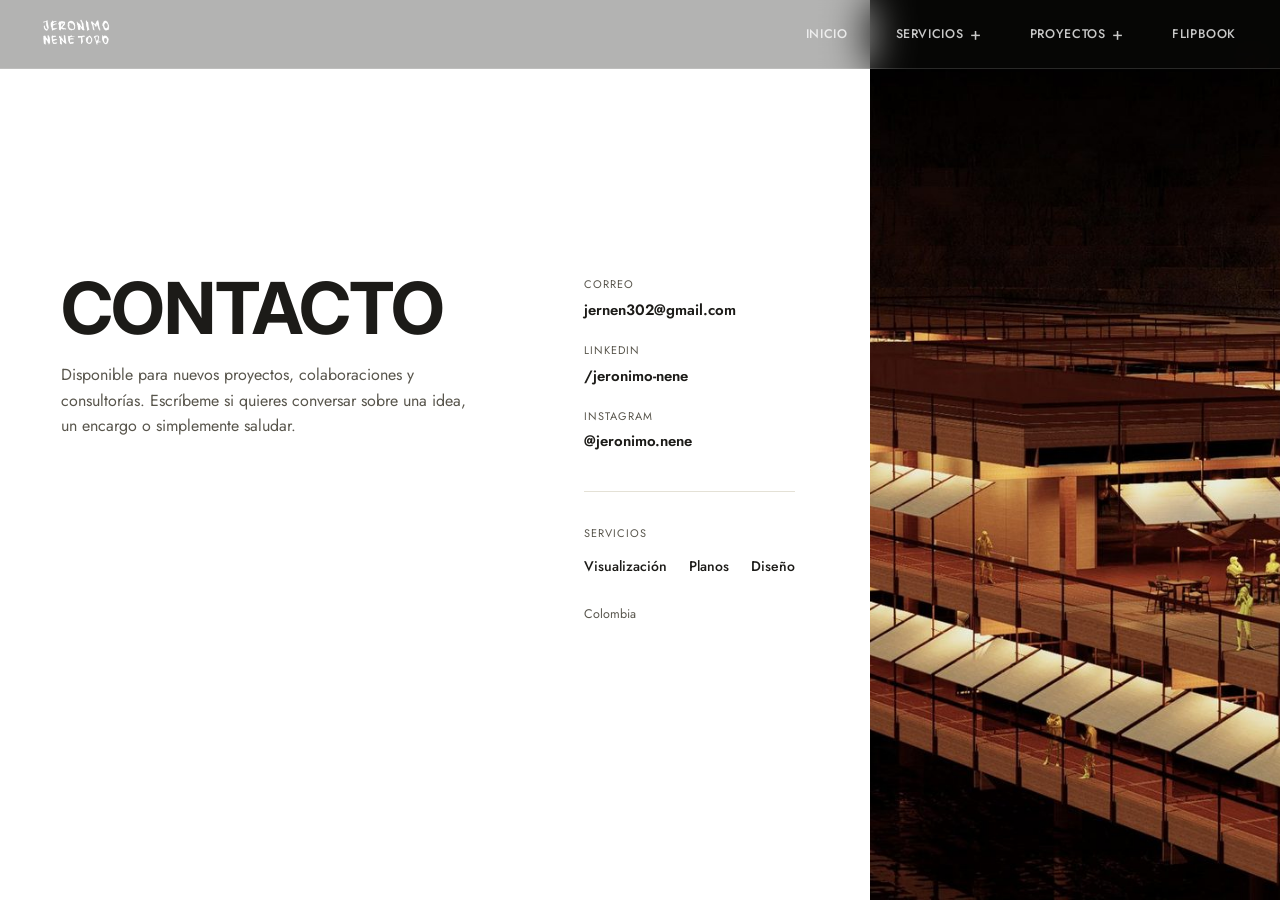
==== commit ca7dd1a5: "Quitar botón redundante en la barra de contacto" ====
--- a/contacto.html
+++ b/contacto.html
@@ -23,7 +23,6 @@
     </button>
     <a href="index.html#flipbook" class="fn-link">Flipbook</a>
   </div>
-  <a href="contacto.html" class="fn-contact">Contacto</a>
   <button class="fn-toggle" id="fnToggle" aria-label="Abrir menú" aria-expanded="false">☰</button>
 </nav>
 <div class="fn-subnav" id="fnSubnav" aria-label="Enlaces de navegación" hidden>
